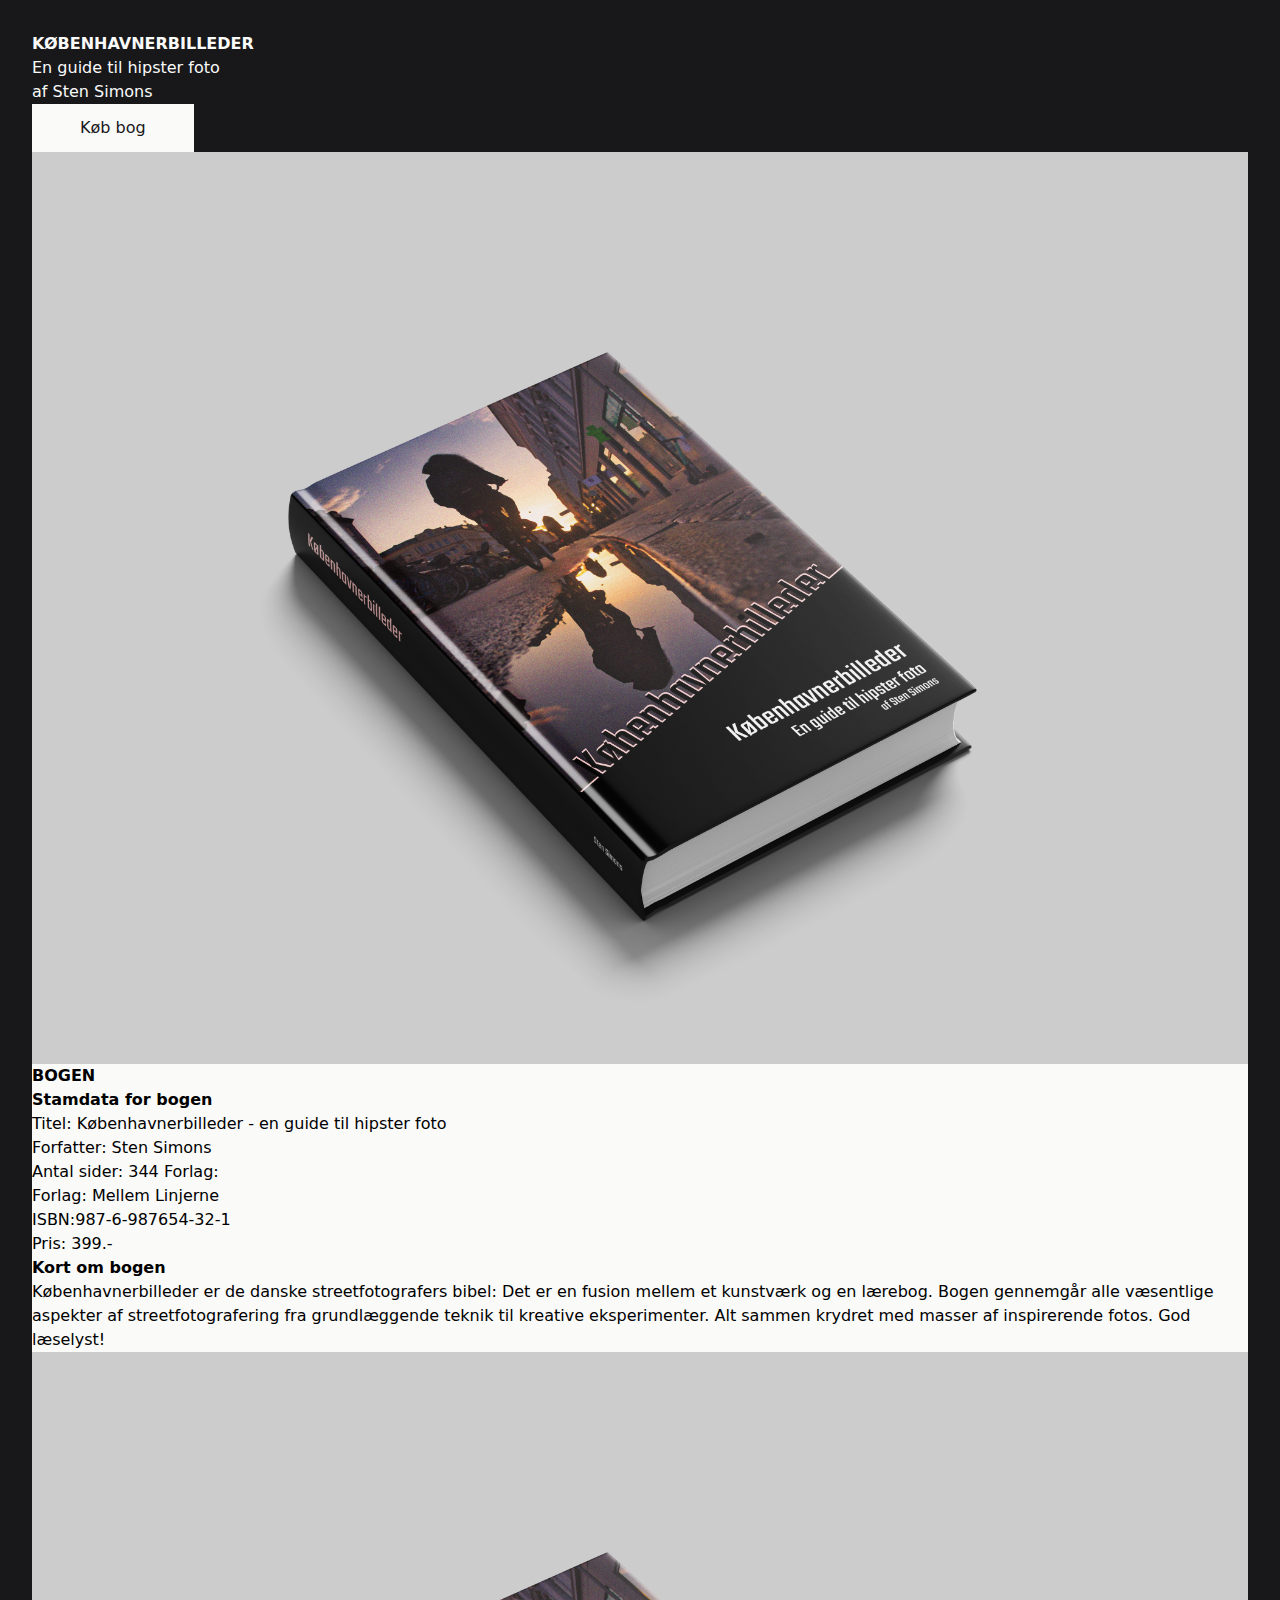
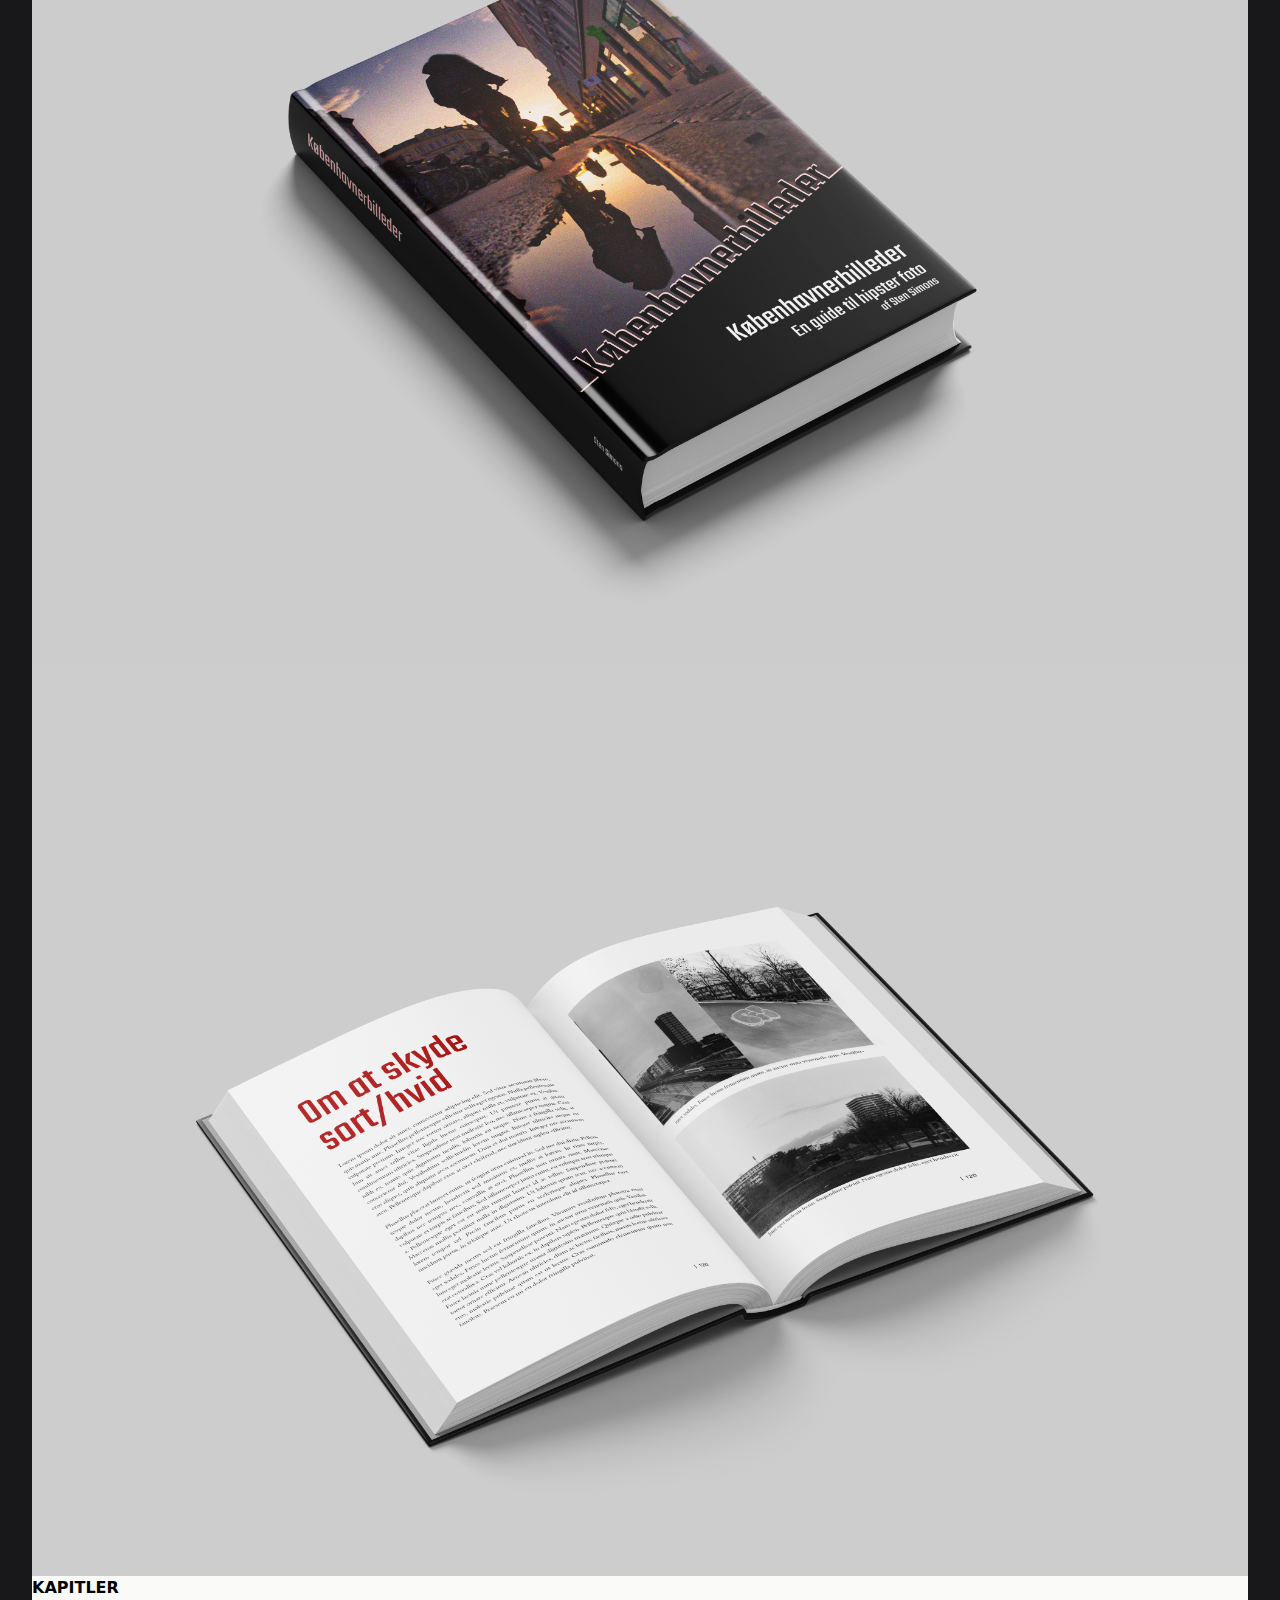
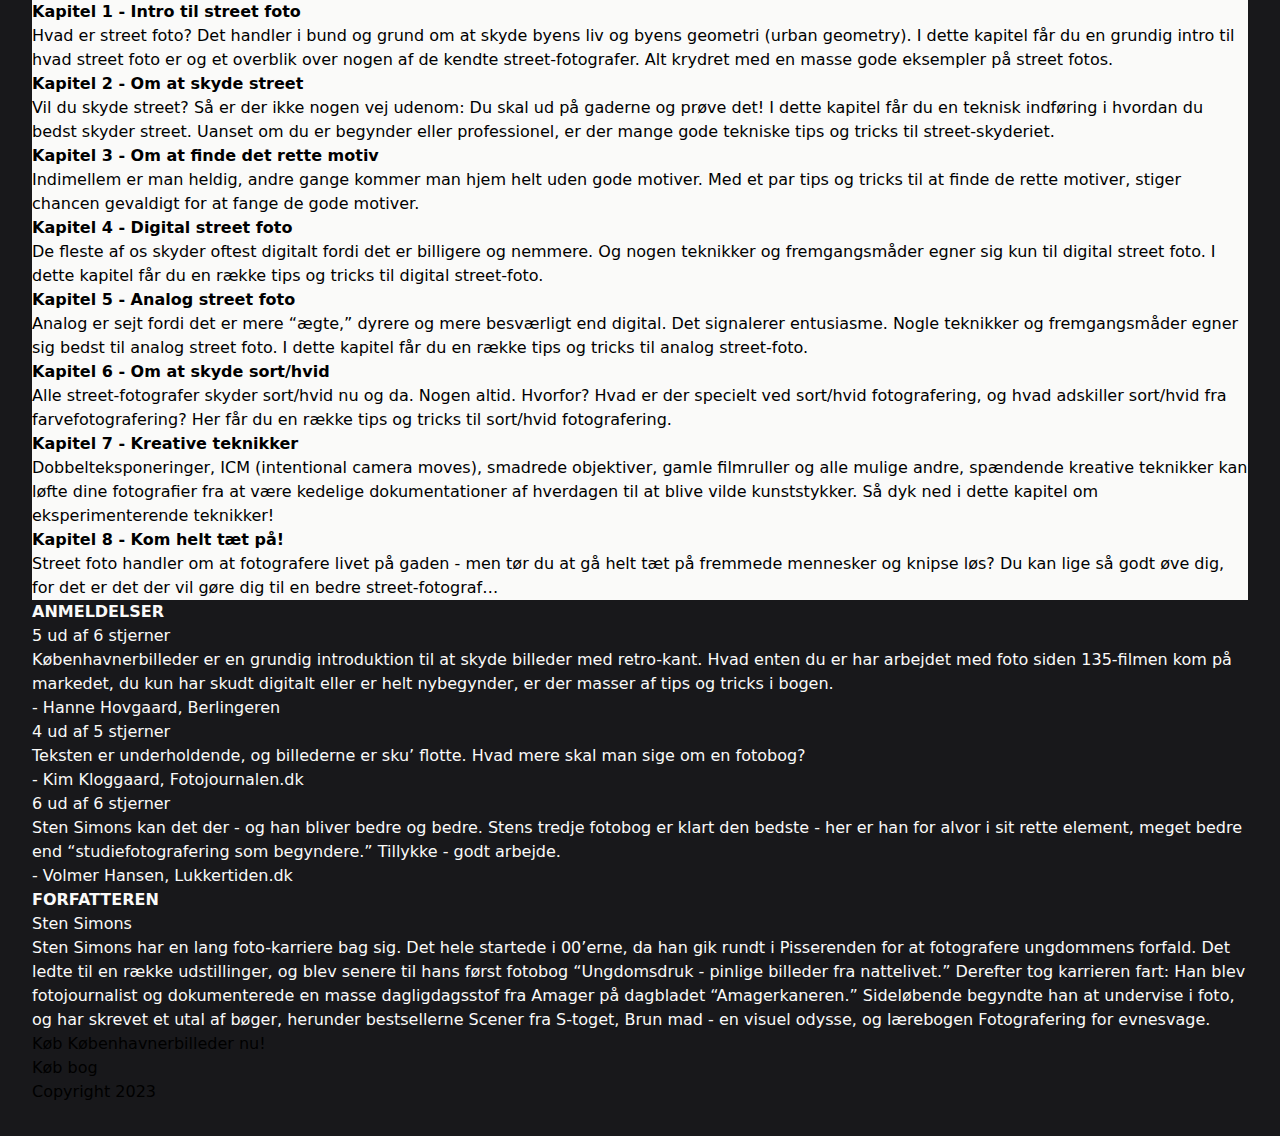
==== index.html @ 83e6e917 "Updates" ====
<!DOCTYPE html>
<html lang="en">
  <head>
    <meta charset="UTF-8" />
    <link rel="icon" type="image/svg+xml" href="/vite.svg" />
    <meta name="viewport" content="width=device-width, initial-scale=1.0" />
    <title>Københavnerbilleder opgave</title>
    <script type="module" crossorigin src="./assets/main-8d583107.js"></script>
    <link rel="stylesheet" href="./assets/index-ea090f20.css">
  </head>
  <body class="grid place-items-center bg-zinc-900 p-8">
    <main class="">
      <!-- Hero -->
      <div class="bg-zinc-900 text-stone-50">
        <h1 class="font-bold uppercase">Københavnerbilleder</h1>
        <h2>En guide til hipster foto</h2>
        <h3>af Sten Simons</h3>
        <button class="bg-stone-50 p-3 px-12">
          <p class="text-zinc-900">Køb bog</p>
        </button>
      </div>

      <div><img src="img/kobenhavnerbilleder-sten-simons.jpg" alt="" /></div>

      <!-- Bogen -->
      <div class="bg-stone-50">
        <h4 class="font-bold uppercase">Bogen</h4>
        <h5 class="font-bold">Stamdata for bogen</h5>

        <ul>
          <li>Titel: Københavnerbilleder - en guide til hipster foto</li>
          <li>Forfatter: Sten Simons</li>
          <li>Antal sider: 344 Forlag:</li>
          <li>Forlag: Mellem Linjerne</li>
          <li>ISBN:987-6-987654-32-1</li>
          <li>Pris: 399.-</li>
        </ul>

        <h5 class="font-bold">Kort om bogen</h5>
        <p>
          Københavnerbilleder er de danske streetfotografers bibel: Det er en
          fusion mellem et kunstværk og en lærebog. Bogen gennemgår alle
          væsentlige aspekter af streetfotografering fra grundlæggende teknik
          til kreative eksperimenter. Alt sammen krydret med masser af
          inspirerende fotos. God læselyst!
        </p>
      </div>

      <!-- Billeder af bog -->
      <div class="bg-zinc-900">
        <img src="img/kobenhavnerbilleder-sten-simons.jpg" alt="" />
        <img src="img/kobenhavnerbilleder_oppefra.jpg" alt="" />
        <img src="img/kobenhavnerbilleder_aaben_venstre.jpg" alt="" />
      </div>

      <!-- Kapitler -->
      <div class="bg-stone-50">
        <h4 class="font-bold uppercase">Kapitler</h4>

        <div>
          <h5 class="font-bold">Kapitel 1 - Intro til street foto</h5>
          <p>
            Hvad er street foto? Det handler i bund og grund om at skyde byens
            liv og byens geometri (urban geometry). I dette kapitel får du en
            grundig intro til hvad street foto er og et overblik over nogen af
            de kendte street-fotografer. Alt krydret med en masse gode eksempler
            på street fotos.
          </p>
        </div>

        <div>
          <h5 class="font-bold">Kapitel 2 - Om at skyde street</h5>
          <p>
            Vil du skyde street? Så er der ikke nogen vej udenom: Du skal ud på
            gaderne og prøve det! I dette kapitel får du en teknisk indføring i
            hvordan du bedst skyder street. Uanset om du er begynder eller
            professionel, er der mange gode tekniske tips og tricks til
            street-skyderiet.
          </p>
        </div>

        <div>
          <h5 class="font-bold">Kapitel 3 - Om at finde det rette motiv</h5>
          <p>
            Indimellem er man heldig, andre gange kommer man hjem helt uden gode
            motiver. Med et par tips og tricks til at finde de rette motiver,
            stiger chancen gevaldigt for at fange de gode motiver.
          </p>
        </div>

        <div>
          <h5 class="font-bold">Kapitel 4 - Digital street foto</h5>
          <p>
            De fleste af os skyder oftest digitalt fordi det er billigere og
            nemmere. Og nogen teknikker og fremgangsmåder egner sig kun til
            digital street foto. I dette kapitel får du en række tips og tricks
            til digital street-foto.
          </p>
        </div>

        <div>
          <h5 class="font-bold">Kapitel 5 - Analog street foto</h5>
          <p>
            Analog er sejt fordi det er mere “ægte,” dyrere og mere besværligt
            end digital. Det signalerer entusiasme. Nogle teknikker og
            fremgangsmåder egner sig bedst til analog street foto. I dette
            kapitel får du en række tips og tricks til analog street-foto.
          </p>
        </div>

        <div>
          <h5 class="font-bold">Kapitel 6 - Om at skyde sort/hvid</h5>
          <p>
            Alle street-fotografer skyder sort/hvid nu og da. Nogen altid.
            Hvorfor? Hvad er der specielt ved sort/hvid fotografering, og hvad
            adskiller sort/hvid fra farvefotografering? Her får du en række tips
            og tricks til sort/hvid fotografering.
          </p>
        </div>

        <div>
          <h5 class="font-bold">Kapitel 7 - Kreative teknikker</h5>
          <p>
            Dobbelteksponeringer, ICM (intentional camera moves), smadrede
            objektiver, gamle filmruller og alle mulige andre, spændende
            kreative teknikker kan løfte dine fotografier fra at være kedelige
            dokumentationer af hverdagen til at blive vilde kunststykker. Så dyk
            ned i dette kapitel om eksperimenterende teknikker!
          </p>
        </div>

        <div>
          <h5 class="font-bold">Kapitel 8 - Kom helt tæt på!</h5>
          <p>
            Street foto handler om at fotografere livet på gaden - men tør du at
            gå helt tæt på fremmede mennesker og knipse løs? Du kan lige så godt
            øve dig, for det er det der vil gøre dig til en bedre
            street-fotograf…
          </p>
        </div>
      </div>

      <!-- Anmeldelser -->
      <div class="bg-zinc-900 text-stone-50">
        <h4 class="font-bold uppercase">Anmeldelser</h4>
        <div>
          <h5>5 ud af 6 stjerner</h5>
          <p>
            Københavnerbilleder er en grundig introduktion til at skyde billeder
            med retro-kant. Hvad enten du er har arbejdet med foto siden
            135-filmen kom på markedet, du kun har skudt digitalt eller er helt
            nybegynder, er der masser af tips og tricks i bogen.
          </p>
          <p>- Hanne Hovgaard, Berlingeren</p>
        </div>

        <div>
          <h5>4 ud af 5 stjerner</h5>
          <p>
            Teksten er underholdende, og billederne er sku’ flotte. Hvad mere
            skal man sige om en fotobog?
          </p>
          <p>- Kim Kloggaard, Fotojournalen.dk</p>
        </div>

        <div>
          <h5>6 ud af 6 stjerner</h5>
          <p>
            Sten Simons kan det der - og han bliver bedre og bedre. Stens tredje
            fotobog er klart den bedste - her er han for alvor i sit rette
            element, meget bedre end “studiefotografering som begyndere.”
            Tillykke - godt arbejde.
          </p>
          <p>- Volmer Hansen, Lukkertiden.dk</p>
        </div>
      </div>

      <!-- Galleri -->
      <div>
        <img src="" alt="" />
        <img src="" alt="" />
        <img src="" alt="" />
        <img src="" alt="" />
      </div>

      <!-- Forfatteren -->
      <div class="bg-zinc-900 text-stone-50">
        <h4 class="font-bold uppercase">Forfatteren</h4>
        <h5>Sten Simons</h5>
        <p>
          Sten Simons har en lang foto-karriere bag sig. Det hele startede i
          00’erne, da han gik rundt i Pisserenden for at fotografere ungdommens
          forfald. Det ledte til en række udstillinger, og blev senere til hans
          først fotobog “Ungdomsdruk - pinlige billeder fra nattelivet.”
          Derefter tog karrieren fart: Han blev fotojournalist og dokumenterede
          en masse dagligdagsstof fra Amager på dagbladet “Amagerkaneren.”
          Sideløbende begyndte han at undervise i foto, og har skrevet et utal
          af bøger, herunder bestsellerne Scener fra S-toget, Brun mad - en
          visuel odysse, og lærebogen Fotografering for evnesvage.
        </p>
      </div>

      <!-- Slutsektion/footer -->
      <h5>Køb Københavnerbilleder nu!</h5>
      <button><p>Køb bog</p></button>
      <p>Copyright 2023</p>
    </main>

    
  </body>
</html>
---- assets/index-ea090f20.css ----
*,:before,:after{box-sizing:border-box;border-width:0;border-style:solid;border-color:#e5e7eb}:before,:after{--tw-content: ""}html{line-height:1.5;-webkit-text-size-adjust:100%;-moz-tab-size:4;-o-tab-size:4;tab-size:4;font-family:ui-sans-serif,system-ui,-apple-system,BlinkMacSystemFont,Segoe UI,Roboto,Helvetica Neue,Arial,Noto Sans,sans-serif,"Apple Color Emoji","Segoe UI Emoji",Segoe UI Symbol,"Noto Color Emoji";font-feature-settings:normal}body{margin:0;line-height:inherit}hr{height:0;color:inherit;border-top-width:1px}abbr:where([title]){-webkit-text-decoration:underline dotted;text-decoration:underline dotted}h1,h2,h3,h4,h5,h6{font-size:inherit;font-weight:inherit}a{color:inherit;text-decoration:inherit}b,strong{font-weight:bolder}code,kbd,samp,pre{font-family:ui-monospace,SFMono-Regular,Menlo,Monaco,Consolas,Liberation Mono,Courier New,monospace;font-size:1em}small{font-size:80%}sub,sup{font-size:75%;line-height:0;position:relative;vertical-align:baseline}sub{bottom:-.25em}sup{top:-.5em}table{text-indent:0;border-color:inherit;border-collapse:collapse}button,input,optgroup,select,textarea{font-family:inherit;font-size:100%;font-weight:inherit;line-height:inherit;color:inherit;margin:0;padding:0}button,select{text-transform:none}button,[type=button],[type=reset],[type=submit]{-webkit-appearance:button;background-color:transparent;background-image:none}:-moz-focusring{outline:auto}:-moz-ui-invalid{box-shadow:none}progress{vertical-align:baseline}::-webkit-inner-spin-button,::-webkit-outer-spin-button{height:auto}[type=search]{-webkit-appearance:textfield;outline-offset:-2px}::-webkit-search-decoration{-webkit-appearance:none}::-webkit-file-upload-button{-webkit-appearance:button;font:inherit}summary{display:list-item}blockquote,dl,dd,h1,h2,h3,h4,h5,h6,hr,figure,p,pre{margin:0}fieldset{margin:0;padding:0}legend{padding:0}ol,ul,menu{list-style:none;margin:0;padding:0}textarea{resize:vertical}input::-moz-placeholder,textarea::-moz-placeholder{opacity:1;color:#9ca3af}input::placeholder,textarea::placeholder{opacity:1;color:#9ca3af}button,[role=button]{cursor:pointer}:disabled{cursor:default}img,svg,video,canvas,audio,iframe,embed,object{display:block;vertical-align:middle}img,video{max-width:100%;height:auto}[hidden]{display:none}[type=text],[type=email],[type=url],[type=password],[type=number],[type=date],[type=datetime-local],[type=month],[type=search],[type=tel],[type=time],[type=week],[multiple],textarea,select{-webkit-appearance:none;-moz-appearance:none;appearance:none;background-color:#fff;border-color:#6b7280;border-width:1px;border-radius:0;padding:.5rem .75rem;font-size:1rem;line-height:1.5rem;--tw-shadow: 0 0 #0000}[type=text]:focus,[type=email]:focus,[type=url]:focus,[type=password]:focus,[type=number]:focus,[type=date]:focus,[type=datetime-local]:focus,[type=month]:focus,[type=search]:focus,[type=tel]:focus,[type=time]:focus,[type=week]:focus,[multiple]:focus,textarea:focus,select:focus{outline:2px solid transparent;outline-offset:2px;--tw-ring-inset: var(--tw-empty, );--tw-ring-offset-width: 0px;--tw-ring-offset-color: #fff;--tw-ring-color: #2563eb;--tw-ring-offset-shadow: var(--tw-ring-inset) 0 0 0 var(--tw-ring-offset-width) var(--tw-ring-offset-color);--tw-ring-shadow: var(--tw-ring-inset) 0 0 0 calc(1px + var(--tw-ring-offset-width)) var(--tw-ring-color);box-shadow:var(--tw-ring-offset-shadow),var(--tw-ring-shadow),var(--tw-shadow);border-color:#2563eb}input::-moz-placeholder,textarea::-moz-placeholder{color:#6b7280;opacity:1}input::placeholder,textarea::placeholder{color:#6b7280;opacity:1}::-webkit-datetime-edit-fields-wrapper{padding:0}::-webkit-date-and-time-value{min-height:1.5em}::-webkit-datetime-edit,::-webkit-datetime-edit-year-field,::-webkit-datetime-edit-month-field,::-webkit-datetime-edit-day-field,::-webkit-datetime-edit-hour-field,::-webkit-datetime-edit-minute-field,::-webkit-datetime-edit-second-field,::-webkit-datetime-edit-millisecond-field,::-webkit-datetime-edit-meridiem-field{padding-top:0;padding-bottom:0}select{background-image:url("data:image/svg+xml,%3csvg xmlns='http://www.w3.org/2000/svg' fill='none' viewBox='0 0 20 20'%3e%3cpath stroke='%236b7280' stroke-linecap='round' stroke-linejoin='round' stroke-width='1.5' d='M6 8l4 4 4-4'/%3e%3c/svg%3e");background-position:right .5rem center;background-repeat:no-repeat;background-size:1.5em 1.5em;padding-right:2.5rem;-webkit-print-color-adjust:exact;print-color-adjust:exact}[multiple]{background-image:initial;background-position:initial;background-repeat:unset;background-size:initial;padding-right:.75rem;-webkit-print-color-adjust:unset;print-color-adjust:unset}[type=checkbox],[type=radio]{-webkit-appearance:none;-moz-appearance:none;appearance:none;padding:0;-webkit-print-color-adjust:exact;print-color-adjust:exact;display:inline-block;vertical-align:middle;background-origin:border-box;-webkit-user-select:none;-moz-user-select:none;user-select:none;flex-shrink:0;height:1rem;width:1rem;color:#2563eb;background-color:#fff;border-color:#6b7280;border-width:1px;--tw-shadow: 0 0 #0000}[type=checkbox]{border-radius:0}[type=radio]{border-radius:100%}[type=checkbox]:focus,[type=radio]:focus{outline:2px solid transparent;outline-offset:2px;--tw-ring-inset: var(--tw-empty, );--tw-ring-offset-width: 2px;--tw-ring-offset-color: #fff;--tw-ring-color: #2563eb;--tw-ring-offset-shadow: var(--tw-ring-inset) 0 0 0 var(--tw-ring-offset-width) var(--tw-ring-offset-color);--tw-ring-shadow: var(--tw-ring-inset) 0 0 0 calc(2px + var(--tw-ring-offset-width)) var(--tw-ring-color);box-shadow:var(--tw-ring-offset-shadow),var(--tw-ring-shadow),var(--tw-shadow)}[type=checkbox]:checked,[type=radio]:checked{border-color:transparent;background-color:currentColor;background-size:100% 100%;background-position:center;background-repeat:no-repeat}[type=checkbox]:checked{background-image:url("data:image/svg+xml,%3csvg viewBox='0 0 16 16' fill='white' xmlns='http://www.w3.org/2000/svg'%3e%3cpath d='M12.207 4.793a1 1 0 010 1.414l-5 5a1 1 0 01-1.414 0l-2-2a1 1 0 011.414-1.414L6.5 9.086l4.293-4.293a1 1 0 011.414 0z'/%3e%3c/svg%3e")}[type=radio]:checked{background-image:url("data:image/svg+xml,%3csvg viewBox='0 0 16 16' fill='white' xmlns='http://www.w3.org/2000/svg'%3e%3ccircle cx='8' cy='8' r='3'/%3e%3c/svg%3e")}[type=checkbox]:checked:hover,[type=checkbox]:checked:focus,[type=radio]:checked:hover,[type=radio]:checked:focus{border-color:transparent;background-color:currentColor}[type=checkbox]:indeterminate{background-image:url("data:image/svg+xml,%3csvg xmlns='http://www.w3.org/2000/svg' fill='none' viewBox='0 0 16 16'%3e%3cpath stroke='white' stroke-linecap='round' stroke-linejoin='round' stroke-width='2' d='M4 8h8'/%3e%3c/svg%3e");border-color:transparent;background-color:currentColor;background-size:100% 100%;background-position:center;background-repeat:no-repeat}[type=checkbox]:indeterminate:hover,[type=checkbox]:indeterminate:focus{border-color:transparent;background-color:currentColor}[type=file]{background:unset;border-color:inherit;border-width:0;border-radius:0;padding:0;font-size:unset;line-height:inherit}[type=file]:focus{outline:1px solid ButtonText;outline:1px auto -webkit-focus-ring-color}*,:before,:after{--tw-border-spacing-x: 0;--tw-border-spacing-y: 0;--tw-translate-x: 0;--tw-translate-y: 0;--tw-rotate: 0;--tw-skew-x: 0;--tw-skew-y: 0;--tw-scale-x: 1;--tw-scale-y: 1;--tw-pan-x: ;--tw-pan-y: ;--tw-pinch-zoom: ;--tw-scroll-snap-strictness: proximity;--tw-ordinal: ;--tw-slashed-zero: ;--tw-numeric-figure: ;--tw-numeric-spacing: ;--tw-numeric-fraction: ;--tw-ring-inset: ;--tw-ring-offset-width: 0px;--tw-ring-offset-color: #fff;--tw-ring-color: rgb(59 130 246 / .5);--tw-ring-offset-shadow: 0 0 #0000;--tw-ring-shadow: 0 0 #0000;--tw-shadow: 0 0 #0000;--tw-shadow-colored: 0 0 #0000;--tw-blur: ;--tw-brightness: ;--tw-contrast: ;--tw-grayscale: ;--tw-hue-rotate: ;--tw-invert: ;--tw-saturate: ;--tw-sepia: ;--tw-drop-shadow: ;--tw-backdrop-blur: ;--tw-backdrop-brightness: ;--tw-backdrop-contrast: ;--tw-backdrop-grayscale: ;--tw-backdrop-hue-rotate: ;--tw-backdrop-invert: ;--tw-backdrop-opacity: ;--tw-backdrop-saturate: ;--tw-backdrop-sepia: }::backdrop{--tw-border-spacing-x: 0;--tw-border-spacing-y: 0;--tw-translate-x: 0;--tw-translate-y: 0;--tw-rotate: 0;--tw-skew-x: 0;--tw-skew-y: 0;--tw-scale-x: 1;--tw-scale-y: 1;--tw-pan-x: ;--tw-pan-y: ;--tw-pinch-zoom: ;--tw-scroll-snap-strictness: proximity;--tw-ordinal: ;--tw-slashed-zero: ;--tw-numeric-figure: ;--tw-numeric-spacing: ;--tw-numeric-fraction: ;--tw-ring-inset: ;--tw-ring-offset-width: 0px;--tw-ring-offset-color: #fff;--tw-ring-color: rgb(59 130 246 / .5);--tw-ring-offset-shadow: 0 0 #0000;--tw-ring-shadow: 0 0 #0000;--tw-shadow: 0 0 #0000;--tw-shadow-colored: 0 0 #0000;--tw-blur: ;--tw-brightness: ;--tw-contrast: ;--tw-grayscale: ;--tw-hue-rotate: ;--tw-invert: ;--tw-saturate: ;--tw-sepia: ;--tw-drop-shadow: ;--tw-backdrop-blur: ;--tw-backdrop-brightness: ;--tw-backdrop-contrast: ;--tw-backdrop-grayscale: ;--tw-backdrop-hue-rotate: ;--tw-backdrop-invert: ;--tw-backdrop-opacity: ;--tw-backdrop-saturate: ;--tw-backdrop-sepia: }.grid{display:grid}.place-items-center{place-items:center}.bg-zinc-900{--tw-bg-opacity: 1;background-color:rgb(24 24 27 / var(--tw-bg-opacity))}.bg-stone-50{--tw-bg-opacity: 1;background-color:rgb(250 250 249 / var(--tw-bg-opacity))}.p-8{padding:2rem}.p-3{padding:.75rem}.px-12{padding-left:3rem;padding-right:3rem}.font-bold{font-weight:700}.uppercase{text-transform:uppercase}.text-stone-50{--tw-text-opacity: 1;color:rgb(250 250 249 / var(--tw-text-opacity))}.text-zinc-900{--tw-text-opacity: 1;color:rgb(24 24 27 / var(--tw-text-opacity))}.ring{--tw-ring-offset-shadow: var(--tw-ring-inset) 0 0 0 var(--tw-ring-offset-width) var(--tw-ring-offset-color);--tw-ring-shadow: var(--tw-ring-inset) 0 0 0 calc(3px + var(--tw-ring-offset-width)) var(--tw-ring-color);box-shadow:var(--tw-ring-offset-shadow),var(--tw-ring-shadow),var(--tw-shadow, 0 0 #0000)}
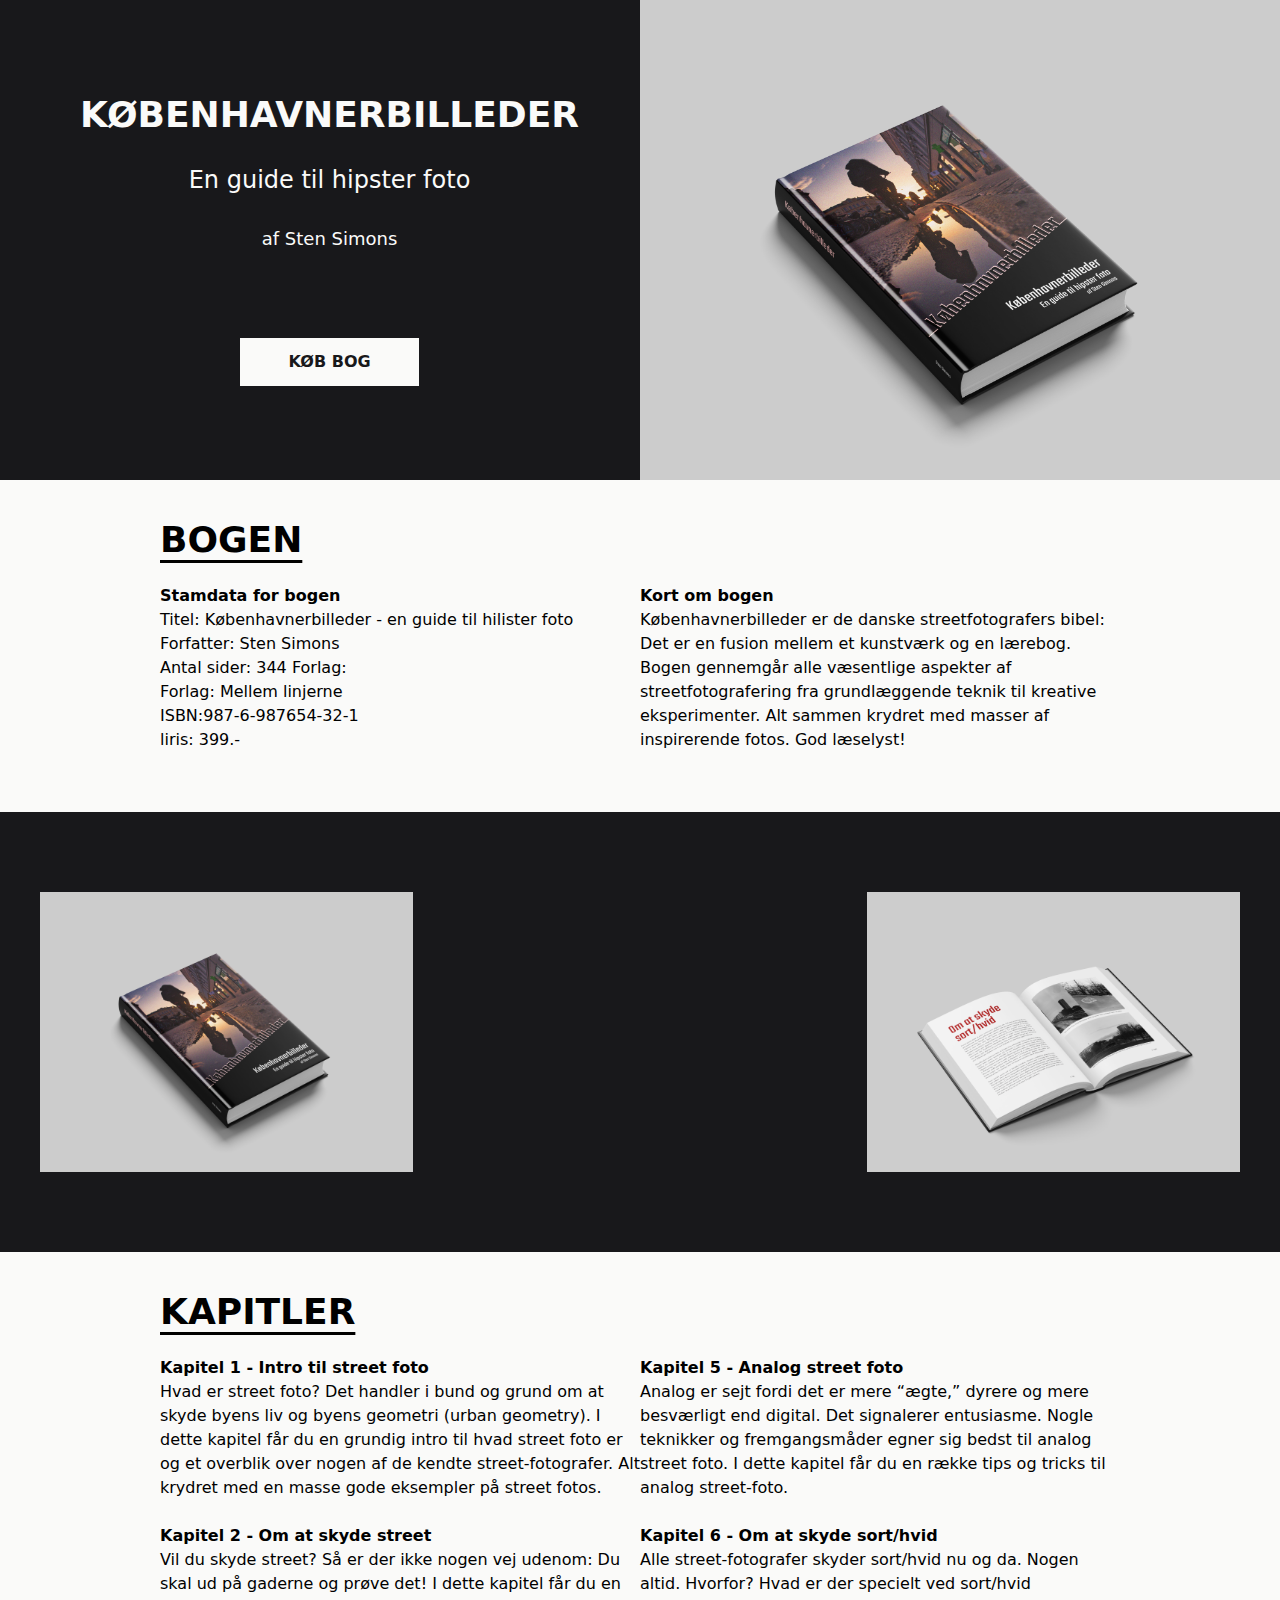
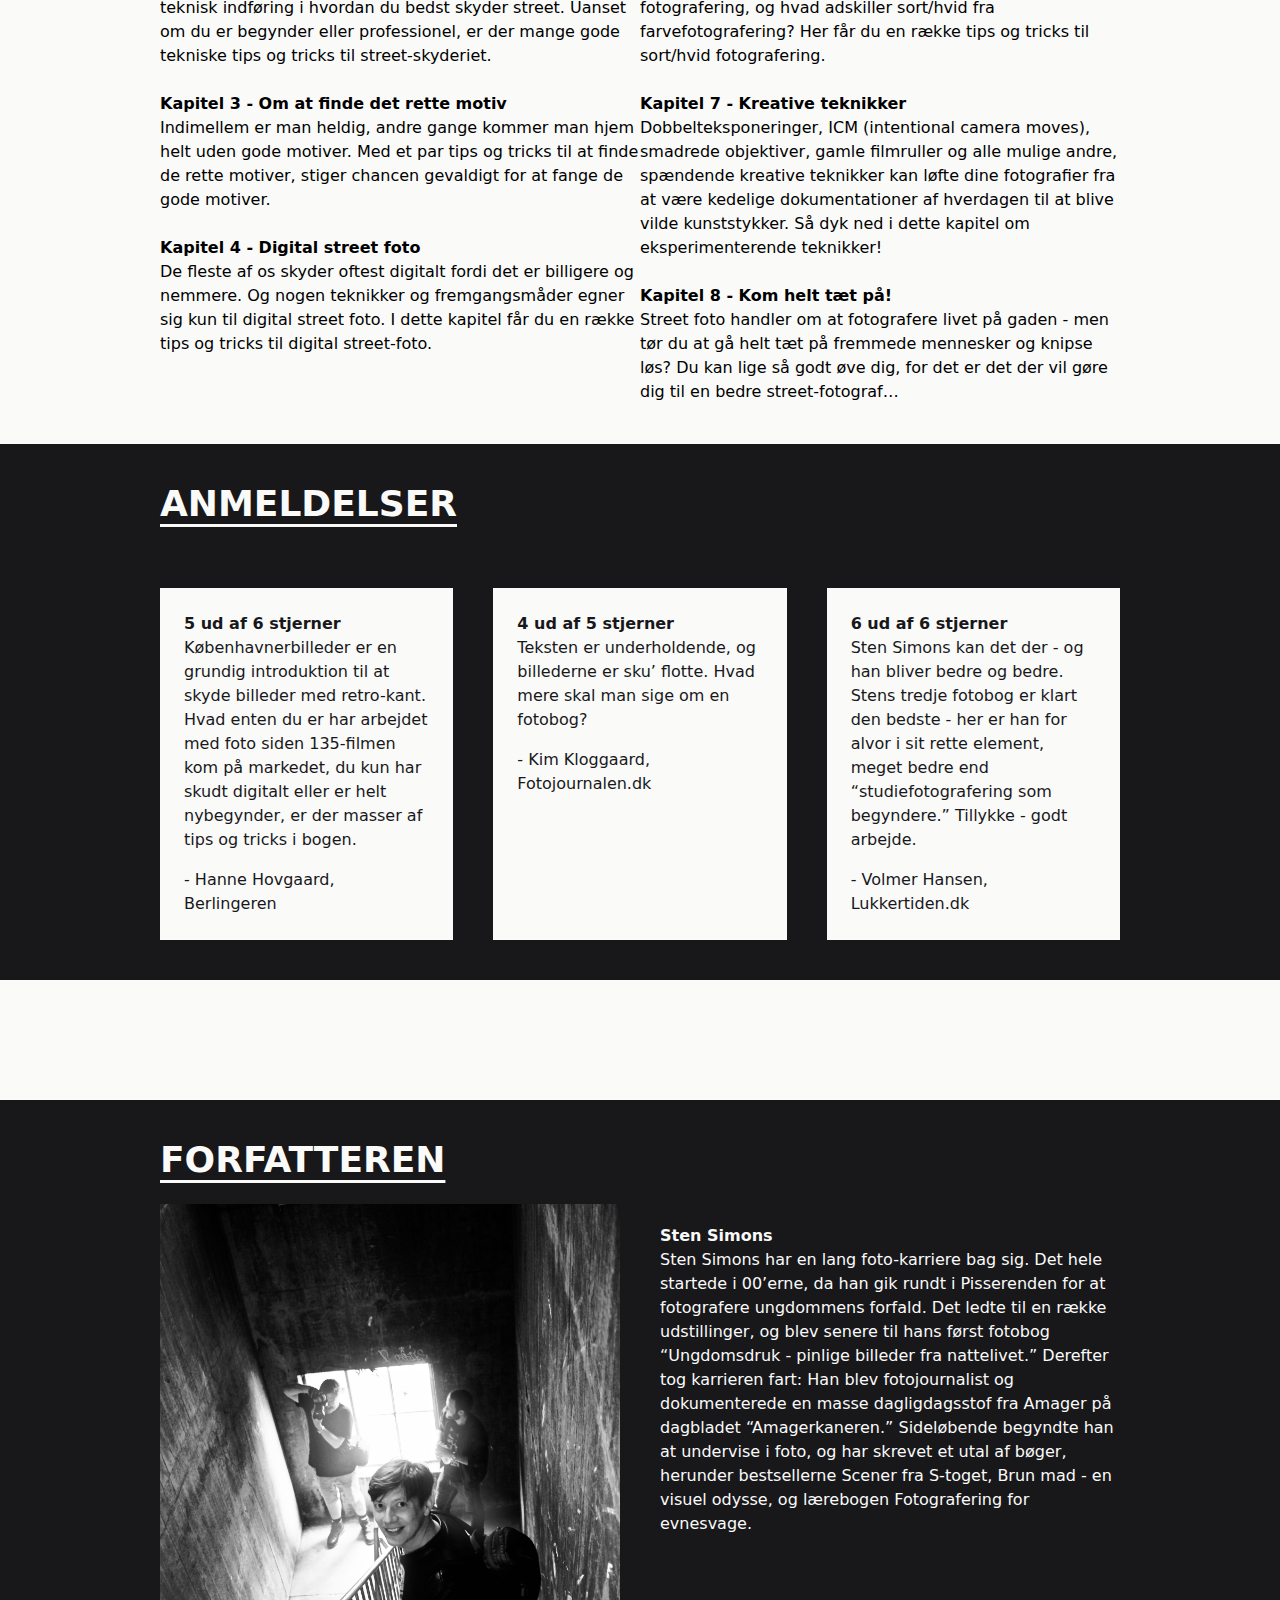
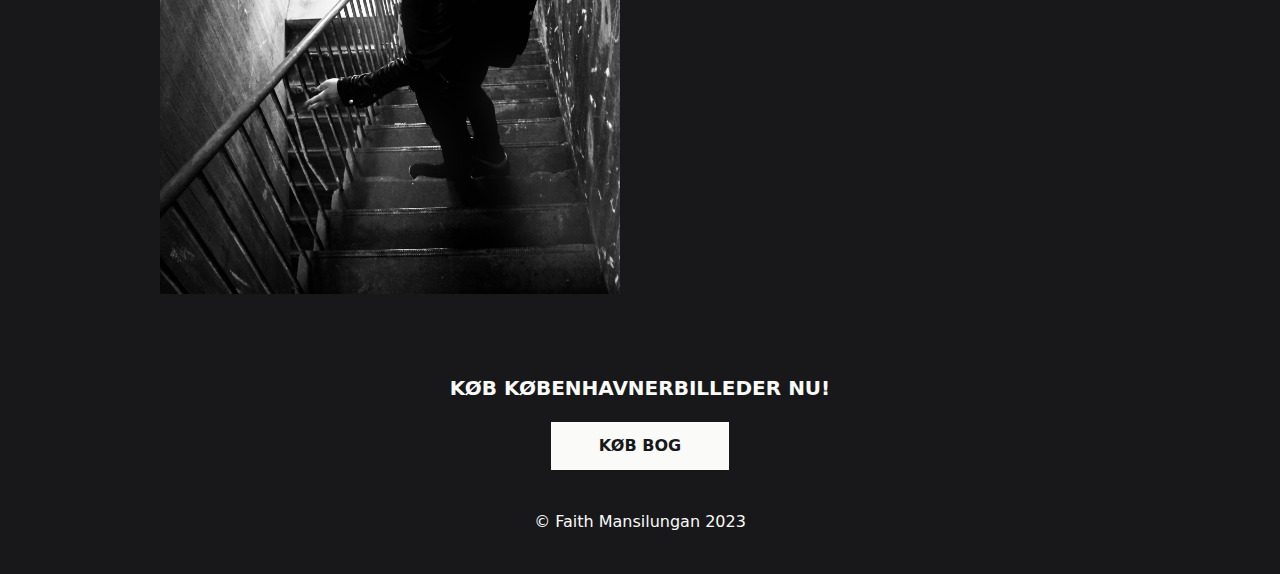
==== commit 115ef6c5: "Updates" ====
--- a/index.html
+++ b/index.html
@@ -5,205 +5,252 @@
     <link rel="icon" type="image/svg+xml" href="/vite.svg" />
     <meta name="viewport" content="width=device-width, initial-scale=1.0" />
     <title>Københavnerbilleder opgave</title>
-    <script type="module" crossorigin src="./assets/main-8d583107.js"></script>
-    <link rel="stylesheet" href="./assets/index-ea090f20.css">
+    <script type="module" crossorigin src="./assets/main-20f80ec5.js"></script>
+    <link rel="stylesheet" href="./assets/index-87643d83.css">
   </head>
-  <body class="grid place-items-center bg-zinc-900 p-8">
+  <body class="grid place-items-center">
     <main class="">
       <!-- Hero -->
-      <div class="bg-zinc-900 text-stone-50">
-        <h1 class="font-bold uppercase">Københavnerbilleder</h1>
-        <h2>En guide til hipster foto</h2>
-        <h3>af Sten Simons</h3>
-        <button class="bg-stone-50 p-3 px-12">
-          <p class="text-zinc-900">Køb bog</p>
-        </button>
-      </div>
-
-      <div><img src="img/kobenhavnerbilleder-sten-simons.jpg" alt="" /></div>
+      <div class="grid lg:grid-cols-2">
+        <div class="grid place-items-center bg-zinc-900 p-20 text-stone-50">
+          <h1 class="text-4xl font-bold uppercase">Københavnerbilleder</h1>
+          <h2 class="text-2xl">En guide til hipster foto</h2>
+          <h3 class="text-lg">af Sten Simons</h3>
+          <button class="mt-14 bg-stone-50 p-3 px-12">
+            <p class="font-bold text-zinc-900">KØB BOG</p>
+          </button>
+        </div>
+
+        <div><img src="img/kobenhavnerbilleder-sten-simons.jpg" alt="" /></div>
+      </div>
 
       <!-- Bogen -->
-      <div class="bg-stone-50">
-        <h4 class="font-bold uppercase">Bogen</h4>
-        <h5 class="font-bold">Stamdata for bogen</h5>
-
-        <ul>
-          <li>Titel: Københavnerbilleder - en guide til hipster foto</li>
-          <li>Forfatter: Sten Simons</li>
-          <li>Antal sider: 344 Forlag:</li>
-          <li>Forlag: Mellem Linjerne</li>
-          <li>ISBN:987-6-987654-32-1</li>
-          <li>Pris: 399.-</li>
-        </ul>
-
-        <h5 class="font-bold">Kort om bogen</h5>
-        <p>
-          Københavnerbilleder er de danske streetfotografers bibel: Det er en
-          fusion mellem et kunstværk og en lærebog. Bogen gennemgår alle
-          væsentlige aspekter af streetfotografering fra grundlæggende teknik
-          til kreative eksperimenter. Alt sammen krydret med masser af
-          inspirerende fotos. God læselyst!
-        </p>
+      <div class="bg-stone-50 p-10 lg:px-40">
+        <h4
+          class="mb-6 text-4xl font-bold uppercase underline underline-offset-8"
+        >
+          Bogen
+        </h4>
+
+        <div class="grid lg:grid-cols-2">
+          <div>
+            <h5 class="font-bold">Stamdata for bogen</h5>
+            <ul class="mb-5">
+              <li>Titel: Københavnerbilleder - en guide til hilister foto</li>
+              <li>Forfatter: Sten Simons</li>
+              <li>Antal sider: 344 Forlag:</li>
+              <li>Forlag: Mellem linjerne</li>
+              <li>ISBN:987-6-987654-32-1</li>
+              <li>liris: 399.-</li>
+            </ul>
+          </div>
+
+          <div>
+            <h5 class="font-bold">Kort om bogen</h5>
+            <p>
+              Københavnerbilleder er de danske streetfotografers bibel: Det er
+              en fusion mellem et kunstværk og en lærebog. Bogen gennemgår alle
+              væsentlige aspekter af streetfotografering fra grundlæggende
+              teknik til kreative eksperimenter. Alt sammen krydret med masser
+              af inspirerende fotos. God læselyst!
+            </p>
+          </div>
+        </div>
       </div>
 
       <!-- Billeder af bog -->
-      <div class="bg-zinc-900">
+      <div class="grid gap-10 bg-zinc-900 p-10 py-20 lg:grid-cols-3">
         <img src="img/kobenhavnerbilleder-sten-simons.jpg" alt="" />
         <img src="img/kobenhavnerbilleder_oppefra.jpg" alt="" />
         <img src="img/kobenhavnerbilleder_aaben_venstre.jpg" alt="" />
       </div>
 
       <!-- Kapitler -->
-      <div class="bg-stone-50">
-        <h4 class="font-bold uppercase">Kapitler</h4>
-
-        <div>
-          <h5 class="font-bold">Kapitel 1 - Intro til street foto</h5>
-          <p>
-            Hvad er street foto? Det handler i bund og grund om at skyde byens
-            liv og byens geometri (urban geometry). I dette kapitel får du en
-            grundig intro til hvad street foto er og et overblik over nogen af
-            de kendte street-fotografer. Alt krydret med en masse gode eksempler
-            på street fotos.
-          </p>
-        </div>
-
-        <div>
-          <h5 class="font-bold">Kapitel 2 - Om at skyde street</h5>
-          <p>
-            Vil du skyde street? Så er der ikke nogen vej udenom: Du skal ud på
-            gaderne og prøve det! I dette kapitel får du en teknisk indføring i
-            hvordan du bedst skyder street. Uanset om du er begynder eller
-            professionel, er der mange gode tekniske tips og tricks til
-            street-skyderiet.
-          </p>
-        </div>
-
-        <div>
-          <h5 class="font-bold">Kapitel 3 - Om at finde det rette motiv</h5>
-          <p>
-            Indimellem er man heldig, andre gange kommer man hjem helt uden gode
-            motiver. Med et par tips og tricks til at finde de rette motiver,
-            stiger chancen gevaldigt for at fange de gode motiver.
-          </p>
-        </div>
-
-        <div>
-          <h5 class="font-bold">Kapitel 4 - Digital street foto</h5>
-          <p>
-            De fleste af os skyder oftest digitalt fordi det er billigere og
-            nemmere. Og nogen teknikker og fremgangsmåder egner sig kun til
-            digital street foto. I dette kapitel får du en række tips og tricks
-            til digital street-foto.
-          </p>
-        </div>
-
-        <div>
-          <h5 class="font-bold">Kapitel 5 - Analog street foto</h5>
-          <p>
-            Analog er sejt fordi det er mere “ægte,” dyrere og mere besværligt
-            end digital. Det signalerer entusiasme. Nogle teknikker og
-            fremgangsmåder egner sig bedst til analog street foto. I dette
-            kapitel får du en række tips og tricks til analog street-foto.
-          </p>
-        </div>
-
-        <div>
-          <h5 class="font-bold">Kapitel 6 - Om at skyde sort/hvid</h5>
-          <p>
-            Alle street-fotografer skyder sort/hvid nu og da. Nogen altid.
-            Hvorfor? Hvad er der specielt ved sort/hvid fotografering, og hvad
-            adskiller sort/hvid fra farvefotografering? Her får du en række tips
-            og tricks til sort/hvid fotografering.
-          </p>
-        </div>
-
-        <div>
-          <h5 class="font-bold">Kapitel 7 - Kreative teknikker</h5>
-          <p>
-            Dobbelteksponeringer, ICM (intentional camera moves), smadrede
-            objektiver, gamle filmruller og alle mulige andre, spændende
-            kreative teknikker kan løfte dine fotografier fra at være kedelige
-            dokumentationer af hverdagen til at blive vilde kunststykker. Så dyk
-            ned i dette kapitel om eksperimenterende teknikker!
-          </p>
-        </div>
-
-        <div>
-          <h5 class="font-bold">Kapitel 8 - Kom helt tæt på!</h5>
-          <p>
-            Street foto handler om at fotografere livet på gaden - men tør du at
-            gå helt tæt på fremmede mennesker og knipse løs? Du kan lige så godt
-            øve dig, for det er det der vil gøre dig til en bedre
-            street-fotograf…
-          </p>
+      <div class="bg-stone-50 p-10 lg:px-40">
+        <h4
+          class="mb-6 text-4xl font-bold uppercase underline underline-offset-8"
+        >
+          Kapitler
+        </h4>
+
+        <div class="grid lg:grid-cols-2">
+          <div>
+            <div>
+              <h5 class="font-bold">Kapitel 1 - Intro til street foto</h5>
+              <p class="mb-6">
+                Hvad er street foto? Det handler i bund og grund om at skyde
+                byens liv og byens geometri (urban geometry). I dette kapitel
+                får du en grundig intro til hvad street foto er og et overblik
+                over nogen af de kendte street-fotografer. Alt krydret med en
+                masse gode eksempler på street fotos.
+              </p>
+            </div>
+
+            <div>
+              <h5 class="font-bold">Kapitel 2 - Om at skyde street</h5>
+              <p class="mb-6">
+                Vil du skyde street? Så er der ikke nogen vej udenom: Du skal ud
+                på gaderne og prøve det! I dette kapitel får du en teknisk
+                indføring i hvordan du bedst skyder street. Uanset om du er
+                begynder eller professionel, er der mange gode tekniske tips og
+                tricks til street-skyderiet.
+              </p>
+            </div>
+
+            <div>
+              <h5 class="font-bold">Kapitel 3 - Om at finde det rette motiv</h5>
+              <p class="mb-6">
+                Indimellem er man heldig, andre gange kommer man hjem helt uden
+                gode motiver. Med et par tips og tricks til at finde de rette
+                motiver, stiger chancen gevaldigt for at fange de gode motiver.
+              </p>
+            </div>
+
+            <div>
+              <h5 class="font-bold">Kapitel 4 - Digital street foto</h5>
+              <p class="mb-6">
+                De fleste af os skyder oftest digitalt fordi det er billigere og
+                nemmere. Og nogen teknikker og fremgangsmåder egner sig kun til
+                digital street foto. I dette kapitel får du en række tips og
+                tricks til digital street-foto.
+              </p>
+            </div>
+          </div>
+
+          <div class="px-auto">
+            <div>
+              <h5 class="font-bold">Kapitel 5 - Analog street foto</h5>
+              <p class="mb-6">
+                Analog er sejt fordi det er mere “ægte,” dyrere og mere
+                besværligt end digital. Det signalerer entusiasme. Nogle
+                teknikker og fremgangsmåder egner sig bedst til analog street
+                foto. I dette kapitel får du en række tips og tricks til analog
+                street-foto.
+              </p>
+            </div>
+
+            <div>
+              <h5 class="font-bold">Kapitel 6 - Om at skyde sort/hvid</h5>
+              <p class="mb-6">
+                Alle street-fotografer skyder sort/hvid nu og da. Nogen altid.
+                Hvorfor? Hvad er der specielt ved sort/hvid fotografering, og
+                hvad adskiller sort/hvid fra farvefotografering? Her får du en
+                række tips og tricks til sort/hvid fotografering.
+              </p>
+            </div>
+
+            <div>
+              <h5 class="font-bold">Kapitel 7 - Kreative teknikker</h5>
+              <p class="mb-6">
+                Dobbelteksponeringer, ICM (intentional camera moves), smadrede
+                objektiver, gamle filmruller og alle mulige andre, spændende
+                kreative teknikker kan løfte dine fotografier fra at være
+                kedelige dokumentationer af hverdagen til at blive vilde
+                kunststykker. Så dyk ned i dette kapitel om eksperimenterende
+                teknikker!
+              </p>
+            </div>
+
+            <div>
+              <h5 class="font-bold">Kapitel 8 - Kom helt tæt på!</h5>
+              <p>
+                Street foto handler om at fotografere livet på gaden - men tør
+                du at gå helt tæt på fremmede mennesker og knipse løs? Du kan
+                lige så godt øve dig, for det er det der vil gøre dig til en
+                bedre street-fotograf…
+              </p>
+            </div>
+          </div>
         </div>
       </div>
 
       <!-- Anmeldelser -->
-      <div class="bg-zinc-900 text-stone-50">
-        <h4 class="font-bold uppercase">Anmeldelser</h4>
-        <div>
-          <h5>5 ud af 6 stjerner</h5>
-          <p>
-            Københavnerbilleder er en grundig introduktion til at skyde billeder
-            med retro-kant. Hvad enten du er har arbejdet med foto siden
-            135-filmen kom på markedet, du kun har skudt digitalt eller er helt
-            nybegynder, er der masser af tips og tricks i bogen.
-          </p>
-          <p>- Hanne Hovgaard, Berlingeren</p>
-        </div>
-
-        <div>
-          <h5>4 ud af 5 stjerner</h5>
-          <p>
-            Teksten er underholdende, og billederne er sku’ flotte. Hvad mere
-            skal man sige om en fotobog?
-          </p>
-          <p>- Kim Kloggaard, Fotojournalen.dk</p>
-        </div>
-
-        <div>
-          <h5>6 ud af 6 stjerner</h5>
-          <p>
-            Sten Simons kan det der - og han bliver bedre og bedre. Stens tredje
-            fotobog er klart den bedste - her er han for alvor i sit rette
-            element, meget bedre end “studiefotografering som begyndere.”
-            Tillykke - godt arbejde.
-          </p>
-          <p>- Volmer Hansen, Lukkertiden.dk</p>
+      <div class="grid gap-10 bg-zinc-900 p-10 text-stone-50 lg:px-40">
+        <h4
+          class="mb-6 text-4xl font-bold uppercase underline underline-offset-8"
+        >
+          Anmeldelser
+        </h4>
+        <div class="grid gap-10 lg:grid-cols-3">
+          <div class="bg-stone-50 p-6 text-zinc-900">
+            <h5 class="font-bold">5 ud af 6 stjerner</h5>
+            <p class="mb-4">
+              Københavnerbilleder er en grundig introduktion til at skyde
+              billeder med retro-kant. Hvad enten du er har arbejdet med foto
+              siden 135-filmen kom på markedet, du kun har skudt digitalt eller
+              er helt nybegynder, er der masser af tips og tricks i bogen.
+            </p>
+            <p>- Hanne Hovgaard, Berlingeren</p>
+          </div>
+
+          <div class="bg-stone-50 p-6 text-zinc-900">
+            <h5 class="font-bold">4 ud af 5 stjerner</h5>
+            <p class="mb-4">
+              Teksten er underholdende, og billederne er sku’ flotte. Hvad mere
+              skal man sige om en fotobog?
+            </p>
+            <p>- Kim Kloggaard, Fotojournalen.dk</p>
+          </div>
+
+          <div class="bg-stone-50 p-6 text-zinc-900">
+            <h5 class="font-bold">6 ud af 6 stjerner</h5>
+            <p class="mb-4">
+              Sten Simons kan det der - og han bliver bedre og bedre. Stens
+              tredje fotobog er klart den bedste - her er han for alvor i sit
+              rette element, meget bedre end “studiefotografering som
+              begyndere.” Tillykke - godt arbejde.
+            </p>
+            <p>- Volmer Hansen, Lukkertiden.dk</p>
+          </div>
         </div>
       </div>
 
       <!-- Galleri -->
-      <div>
-        <img src="" alt="" />
-        <img src="" alt="" />
-        <img src="" alt="" />
-        <img src="" alt="" />
+      <div class="grid gap-10 bg-stone-50 p-10 lg:grid-cols-2">
+        <img src="img/0008.jpg" alt="" />
+        <img src="img/agfa-genanvendeligt-kamera-35mm-5.jpg" alt="" />
+        <img src="img/agfa-genanvendeligt-kamera-35mm-film-2-5.jpg" alt="" />
+        <img
+          src="img/orestad-til-islands-brygge-pentax-auto-110-14.jpg"
+          alt=""
+        />
       </div>
 
       <!-- Forfatteren -->
-      <div class="bg-zinc-900 text-stone-50">
-        <h4 class="font-bold uppercase">Forfatteren</h4>
-        <h5>Sten Simons</h5>
-        <p>
-          Sten Simons har en lang foto-karriere bag sig. Det hele startede i
-          00’erne, da han gik rundt i Pisserenden for at fotografere ungdommens
-          forfald. Det ledte til en række udstillinger, og blev senere til hans
-          først fotobog “Ungdomsdruk - pinlige billeder fra nattelivet.”
-          Derefter tog karrieren fart: Han blev fotojournalist og dokumenterede
-          en masse dagligdagsstof fra Amager på dagbladet “Amagerkaneren.”
-          Sideløbende begyndte han at undervise i foto, og har skrevet et utal
-          af bøger, herunder bestsellerne Scener fra S-toget, Brun mad - en
-          visuel odysse, og lærebogen Fotografering for evnesvage.
-        </p>
+      <div class="bg-zinc-900 p-10 text-stone-50 lg:px-40">
+        <h4
+          class="mb-6 text-4xl font-bold uppercase underline underline-offset-8"
+        >
+          Forfatteren
+        </h4>
+        <div class="grid lg:grid-cols-2 lg:gap-10">
+          <img src="img/sten_simons.jpg" alt="" />
+          <div>
+            <h5 class="mt-5 font-bold">Sten Simons</h5>
+            <p>
+              Sten Simons har en lang foto-karriere bag sig. Det hele startede i
+              00’erne, da han gik rundt i Pisserenden for at fotografere
+              ungdommens forfald. Det ledte til en række udstillinger, og blev
+              senere til hans først fotobog “Ungdomsdruk - pinlige billeder fra
+              nattelivet.” Derefter tog karrieren fart: Han blev fotojournalist
+              og dokumenterede en masse dagligdagsstof fra Amager på dagbladet
+              “Amagerkaneren.” Sideløbende begyndte han at undervise i foto, og
+              har skrevet et utal af bøger, herunder bestsellerne Scener fra
+              S-toget, Brun mad - en visuel odysse, og lærebogen Fotografering
+              for evnesvage.
+            </p>
+          </div>
+        </div>
       </div>
 
       <!-- Slutsektion/footer -->
-      <h5>Køb Københavnerbilleder nu!</h5>
-      <button><p>Køb bog</p></button>
-      <p>Copyright 2023</p>
+      <div class="grid place-items-center bg-zinc-900 p-10 text-stone-50">
+        <h5 class="text-xl font-bold uppercase">Køb Københavnerbilleder nu!</h5>
+        <button class="mt-5 bg-stone-50 p-3 px-12">
+          <p class="font-bold text-zinc-900">KØB BOG</p>
+        </button>
+        <p class="mt-10">© Faith Mansilungan 2023</p>
+      </div>
     </main>
 
     
--- a/assets/index-87643d83.css
+++ b/assets/index-87643d83.css
@@ -0,0 +1 @@
+*,:before,:after{box-sizing:border-box;border-width:0;border-style:solid;border-color:#e5e7eb}:before,:after{--tw-content: ""}html{line-height:1.5;-webkit-text-size-adjust:100%;-moz-tab-size:4;-o-tab-size:4;tab-size:4;font-family:ui-sans-serif,system-ui,-apple-system,BlinkMacSystemFont,Segoe UI,Roboto,Helvetica Neue,Arial,Noto Sans,sans-serif,"Apple Color Emoji","Segoe UI Emoji",Segoe UI Symbol,"Noto Color Emoji";font-feature-settings:normal}body{margin:0;line-height:inherit}hr{height:0;color:inherit;border-top-width:1px}abbr:where([title]){-webkit-text-decoration:underline dotted;text-decoration:underline dotted}h1,h2,h3,h4,h5,h6{font-size:inherit;font-weight:inherit}a{color:inherit;text-decoration:inherit}b,strong{font-weight:bolder}code,kbd,samp,pre{font-family:ui-monospace,SFMono-Regular,Menlo,Monaco,Consolas,Liberation Mono,Courier New,monospace;font-size:1em}small{font-size:80%}sub,sup{font-size:75%;line-height:0;position:relative;vertical-align:baseline}sub{bottom:-.25em}sup{top:-.5em}table{text-indent:0;border-color:inherit;border-collapse:collapse}button,input,optgroup,select,textarea{font-family:inherit;font-size:100%;font-weight:inherit;line-height:inherit;color:inherit;margin:0;padding:0}button,select{text-transform:none}button,[type=button],[type=reset],[type=submit]{-webkit-appearance:button;background-color:transparent;background-image:none}:-moz-focusring{outline:auto}:-moz-ui-invalid{box-shadow:none}progress{vertical-align:baseline}::-webkit-inner-spin-button,::-webkit-outer-spin-button{height:auto}[type=search]{-webkit-appearance:textfield;outline-offset:-2px}::-webkit-search-decoration{-webkit-appearance:none}::-webkit-file-upload-button{-webkit-appearance:button;font:inherit}summary{display:list-item}blockquote,dl,dd,h1,h2,h3,h4,h5,h6,hr,figure,p,pre{margin:0}fieldset{margin:0;padding:0}legend{padding:0}ol,ul,menu{list-style:none;margin:0;padding:0}textarea{resize:vertical}input::-moz-placeholder,textarea::-moz-placeholder{opacity:1;color:#9ca3af}input::placeholder,textarea::placeholder{opacity:1;color:#9ca3af}button,[role=button]{cursor:pointer}:disabled{cursor:default}img,svg,video,canvas,audio,iframe,embed,object{display:block;vertical-align:middle}img,video{max-width:100%;height:auto}[hidden]{display:none}[type=text],[type=email],[type=url],[type=password],[type=number],[type=date],[type=datetime-local],[type=month],[type=search],[type=tel],[type=time],[type=week],[multiple],textarea,select{-webkit-appearance:none;-moz-appearance:none;appearance:none;background-color:#fff;border-color:#6b7280;border-width:1px;border-radius:0;padding:.5rem .75rem;font-size:1rem;line-height:1.5rem;--tw-shadow: 0 0 #0000}[type=text]:focus,[type=email]:focus,[type=url]:focus,[type=password]:focus,[type=number]:focus,[type=date]:focus,[type=datetime-local]:focus,[type=month]:focus,[type=search]:focus,[type=tel]:focus,[type=time]:focus,[type=week]:focus,[multiple]:focus,textarea:focus,select:focus{outline:2px solid transparent;outline-offset:2px;--tw-ring-inset: var(--tw-empty, );--tw-ring-offset-width: 0px;--tw-ring-offset-color: #fff;--tw-ring-color: #2563eb;--tw-ring-offset-shadow: var(--tw-ring-inset) 0 0 0 var(--tw-ring-offset-width) var(--tw-ring-offset-color);--tw-ring-shadow: var(--tw-ring-inset) 0 0 0 calc(1px + var(--tw-ring-offset-width)) var(--tw-ring-color);box-shadow:var(--tw-ring-offset-shadow),var(--tw-ring-shadow),var(--tw-shadow);border-color:#2563eb}input::-moz-placeholder,textarea::-moz-placeholder{color:#6b7280;opacity:1}input::placeholder,textarea::placeholder{color:#6b7280;opacity:1}::-webkit-datetime-edit-fields-wrapper{padding:0}::-webkit-date-and-time-value{min-height:1.5em}::-webkit-datetime-edit,::-webkit-datetime-edit-year-field,::-webkit-datetime-edit-month-field,::-webkit-datetime-edit-day-field,::-webkit-datetime-edit-hour-field,::-webkit-datetime-edit-minute-field,::-webkit-datetime-edit-second-field,::-webkit-datetime-edit-millisecond-field,::-webkit-datetime-edit-meridiem-field{padding-top:0;padding-bottom:0}select{background-image:url("data:image/svg+xml,%3csvg xmlns='http://www.w3.org/2000/svg' fill='none' viewBox='0 0 20 20'%3e%3cpath stroke='%236b7280' stroke-linecap='round' stroke-linejoin='round' stroke-width='1.5' d='M6 8l4 4 4-4'/%3e%3c/svg%3e");background-position:right .5rem center;background-repeat:no-repeat;background-size:1.5em 1.5em;padding-right:2.5rem;-webkit-print-color-adjust:exact;print-color-adjust:exact}[multiple]{background-image:initial;background-position:initial;background-repeat:unset;background-size:initial;padding-right:.75rem;-webkit-print-color-adjust:unset;print-color-adjust:unset}[type=checkbox],[type=radio]{-webkit-appearance:none;-moz-appearance:none;appearance:none;padding:0;-webkit-print-color-adjust:exact;print-color-adjust:exact;display:inline-block;vertical-align:middle;background-origin:border-box;-webkit-user-select:none;-moz-user-select:none;user-select:none;flex-shrink:0;height:1rem;width:1rem;color:#2563eb;background-color:#fff;border-color:#6b7280;border-width:1px;--tw-shadow: 0 0 #0000}[type=checkbox]{border-radius:0}[type=radio]{border-radius:100%}[type=checkbox]:focus,[type=radio]:focus{outline:2px solid transparent;outline-offset:2px;--tw-ring-inset: var(--tw-empty, );--tw-ring-offset-width: 2px;--tw-ring-offset-color: #fff;--tw-ring-color: #2563eb;--tw-ring-offset-shadow: var(--tw-ring-inset) 0 0 0 var(--tw-ring-offset-width) var(--tw-ring-offset-color);--tw-ring-shadow: var(--tw-ring-inset) 0 0 0 calc(2px + var(--tw-ring-offset-width)) var(--tw-ring-color);box-shadow:var(--tw-ring-offset-shadow),var(--tw-ring-shadow),var(--tw-shadow)}[type=checkbox]:checked,[type=radio]:checked{border-color:transparent;background-color:currentColor;background-size:100% 100%;background-position:center;background-repeat:no-repeat}[type=checkbox]:checked{background-image:url("data:image/svg+xml,%3csvg viewBox='0 0 16 16' fill='white' xmlns='http://www.w3.org/2000/svg'%3e%3cpath d='M12.207 4.793a1 1 0 010 1.414l-5 5a1 1 0 01-1.414 0l-2-2a1 1 0 011.414-1.414L6.5 9.086l4.293-4.293a1 1 0 011.414 0z'/%3e%3c/svg%3e")}[type=radio]:checked{background-image:url("data:image/svg+xml,%3csvg viewBox='0 0 16 16' fill='white' xmlns='http://www.w3.org/2000/svg'%3e%3ccircle cx='8' cy='8' r='3'/%3e%3c/svg%3e")}[type=checkbox]:checked:hover,[type=checkbox]:checked:focus,[type=radio]:checked:hover,[type=radio]:checked:focus{border-color:transparent;background-color:currentColor}[type=checkbox]:indeterminate{background-image:url("data:image/svg+xml,%3csvg xmlns='http://www.w3.org/2000/svg' fill='none' viewBox='0 0 16 16'%3e%3cpath stroke='white' stroke-linecap='round' stroke-linejoin='round' stroke-width='2' d='M4 8h8'/%3e%3c/svg%3e");border-color:transparent;background-color:currentColor;background-size:100% 100%;background-position:center;background-repeat:no-repeat}[type=checkbox]:indeterminate:hover,[type=checkbox]:indeterminate:focus{border-color:transparent;background-color:currentColor}[type=file]{background:unset;border-color:inherit;border-width:0;border-radius:0;padding:0;font-size:unset;line-height:inherit}[type=file]:focus{outline:1px solid ButtonText;outline:1px auto -webkit-focus-ring-color}*,:before,:after{--tw-border-spacing-x: 0;--tw-border-spacing-y: 0;--tw-translate-x: 0;--tw-translate-y: 0;--tw-rotate: 0;--tw-skew-x: 0;--tw-skew-y: 0;--tw-scale-x: 1;--tw-scale-y: 1;--tw-pan-x: ;--tw-pan-y: ;--tw-pinch-zoom: ;--tw-scroll-snap-strictness: proximity;--tw-ordinal: ;--tw-slashed-zero: ;--tw-numeric-figure: ;--tw-numeric-spacing: ;--tw-numeric-fraction: ;--tw-ring-inset: ;--tw-ring-offset-width: 0px;--tw-ring-offset-color: #fff;--tw-ring-color: rgb(59 130 246 / .5);--tw-ring-offset-shadow: 0 0 #0000;--tw-ring-shadow: 0 0 #0000;--tw-shadow: 0 0 #0000;--tw-shadow-colored: 0 0 #0000;--tw-blur: ;--tw-brightness: ;--tw-contrast: ;--tw-grayscale: ;--tw-hue-rotate: ;--tw-invert: ;--tw-saturate: ;--tw-sepia: ;--tw-drop-shadow: ;--tw-backdrop-blur: ;--tw-backdrop-brightness: ;--tw-backdrop-contrast: ;--tw-backdrop-grayscale: ;--tw-backdrop-hue-rotate: ;--tw-backdrop-invert: ;--tw-backdrop-opacity: ;--tw-backdrop-saturate: ;--tw-backdrop-sepia: }::backdrop{--tw-border-spacing-x: 0;--tw-border-spacing-y: 0;--tw-translate-x: 0;--tw-translate-y: 0;--tw-rotate: 0;--tw-skew-x: 0;--tw-skew-y: 0;--tw-scale-x: 1;--tw-scale-y: 1;--tw-pan-x: ;--tw-pan-y: ;--tw-pinch-zoom: ;--tw-scroll-snap-strictness: proximity;--tw-ordinal: ;--tw-slashed-zero: ;--tw-numeric-figure: ;--tw-numeric-spacing: ;--tw-numeric-fraction: ;--tw-ring-inset: ;--tw-ring-offset-width: 0px;--tw-ring-offset-color: #fff;--tw-ring-color: rgb(59 130 246 / .5);--tw-ring-offset-shadow: 0 0 #0000;--tw-ring-shadow: 0 0 #0000;--tw-shadow: 0 0 #0000;--tw-shadow-colored: 0 0 #0000;--tw-blur: ;--tw-brightness: ;--tw-contrast: ;--tw-grayscale: ;--tw-hue-rotate: ;--tw-invert: ;--tw-saturate: ;--tw-sepia: ;--tw-drop-shadow: ;--tw-backdrop-blur: ;--tw-backdrop-brightness: ;--tw-backdrop-contrast: ;--tw-backdrop-grayscale: ;--tw-backdrop-hue-rotate: ;--tw-backdrop-invert: ;--tw-backdrop-opacity: ;--tw-backdrop-saturate: ;--tw-backdrop-sepia: }.mt-14{margin-top:3.5rem}.mb-6{margin-bottom:1.5rem}.mb-5{margin-bottom:1.25rem}.mb-4{margin-bottom:1rem}.mt-5{margin-top:1.25rem}.mt-10{margin-top:2.5rem}.grid{display:grid}.place-items-center{place-items:center}.gap-10{gap:2.5rem}.bg-zinc-900{--tw-bg-opacity: 1;background-color:rgb(24 24 27 / var(--tw-bg-opacity))}.bg-stone-50{--tw-bg-opacity: 1;background-color:rgb(250 250 249 / var(--tw-bg-opacity))}.p-20{padding:5rem}.p-3{padding:.75rem}.p-10{padding:2.5rem}.p-6{padding:1.5rem}.px-12{padding-left:3rem;padding-right:3rem}.py-20{padding-top:5rem;padding-bottom:5rem}.text-4xl{font-size:2.25rem;line-height:2.5rem}.text-2xl{font-size:1.5rem;line-height:2rem}.text-lg{font-size:1.125rem;line-height:1.75rem}.text-xl{font-size:1.25rem;line-height:1.75rem}.font-bold{font-weight:700}.uppercase{text-transform:uppercase}.text-stone-50{--tw-text-opacity: 1;color:rgb(250 250 249 / var(--tw-text-opacity))}.text-zinc-900{--tw-text-opacity: 1;color:rgb(24 24 27 / var(--tw-text-opacity))}.underline{text-decoration-line:underline}.underline-offset-8{text-underline-offset:8px}.ring{--tw-ring-offset-shadow: var(--tw-ring-inset) 0 0 0 var(--tw-ring-offset-width) var(--tw-ring-offset-color);--tw-ring-shadow: var(--tw-ring-inset) 0 0 0 calc(3px + var(--tw-ring-offset-width)) var(--tw-ring-color);box-shadow:var(--tw-ring-offset-shadow),var(--tw-ring-shadow),var(--tw-shadow, 0 0 #0000)}@media (min-width: 1024px){.lg\:grid-cols-2{grid-template-columns:repeat(2,minmax(0,1fr))}.lg\:grid-cols-3{grid-template-columns:repeat(3,minmax(0,1fr))}.lg\:gap-10{gap:2.5rem}.lg\:px-40{padding-left:10rem;padding-right:10rem}}
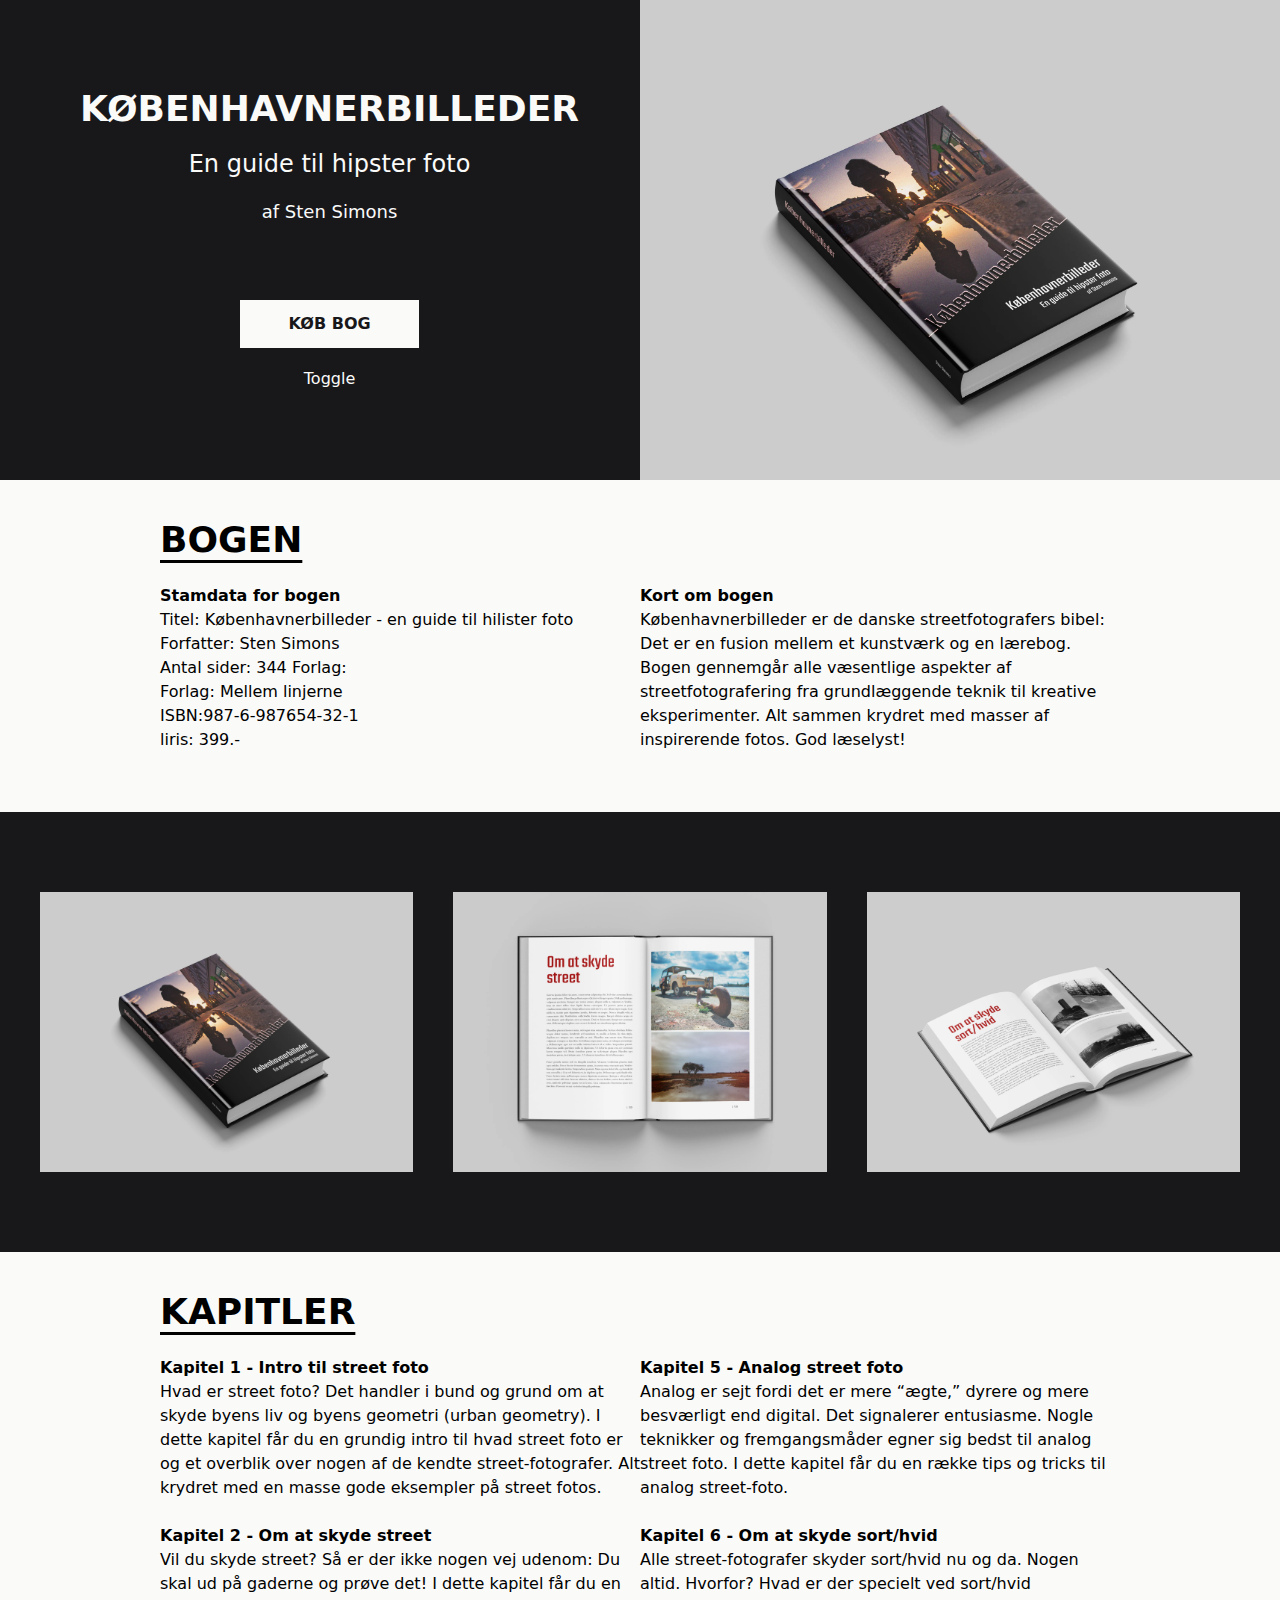
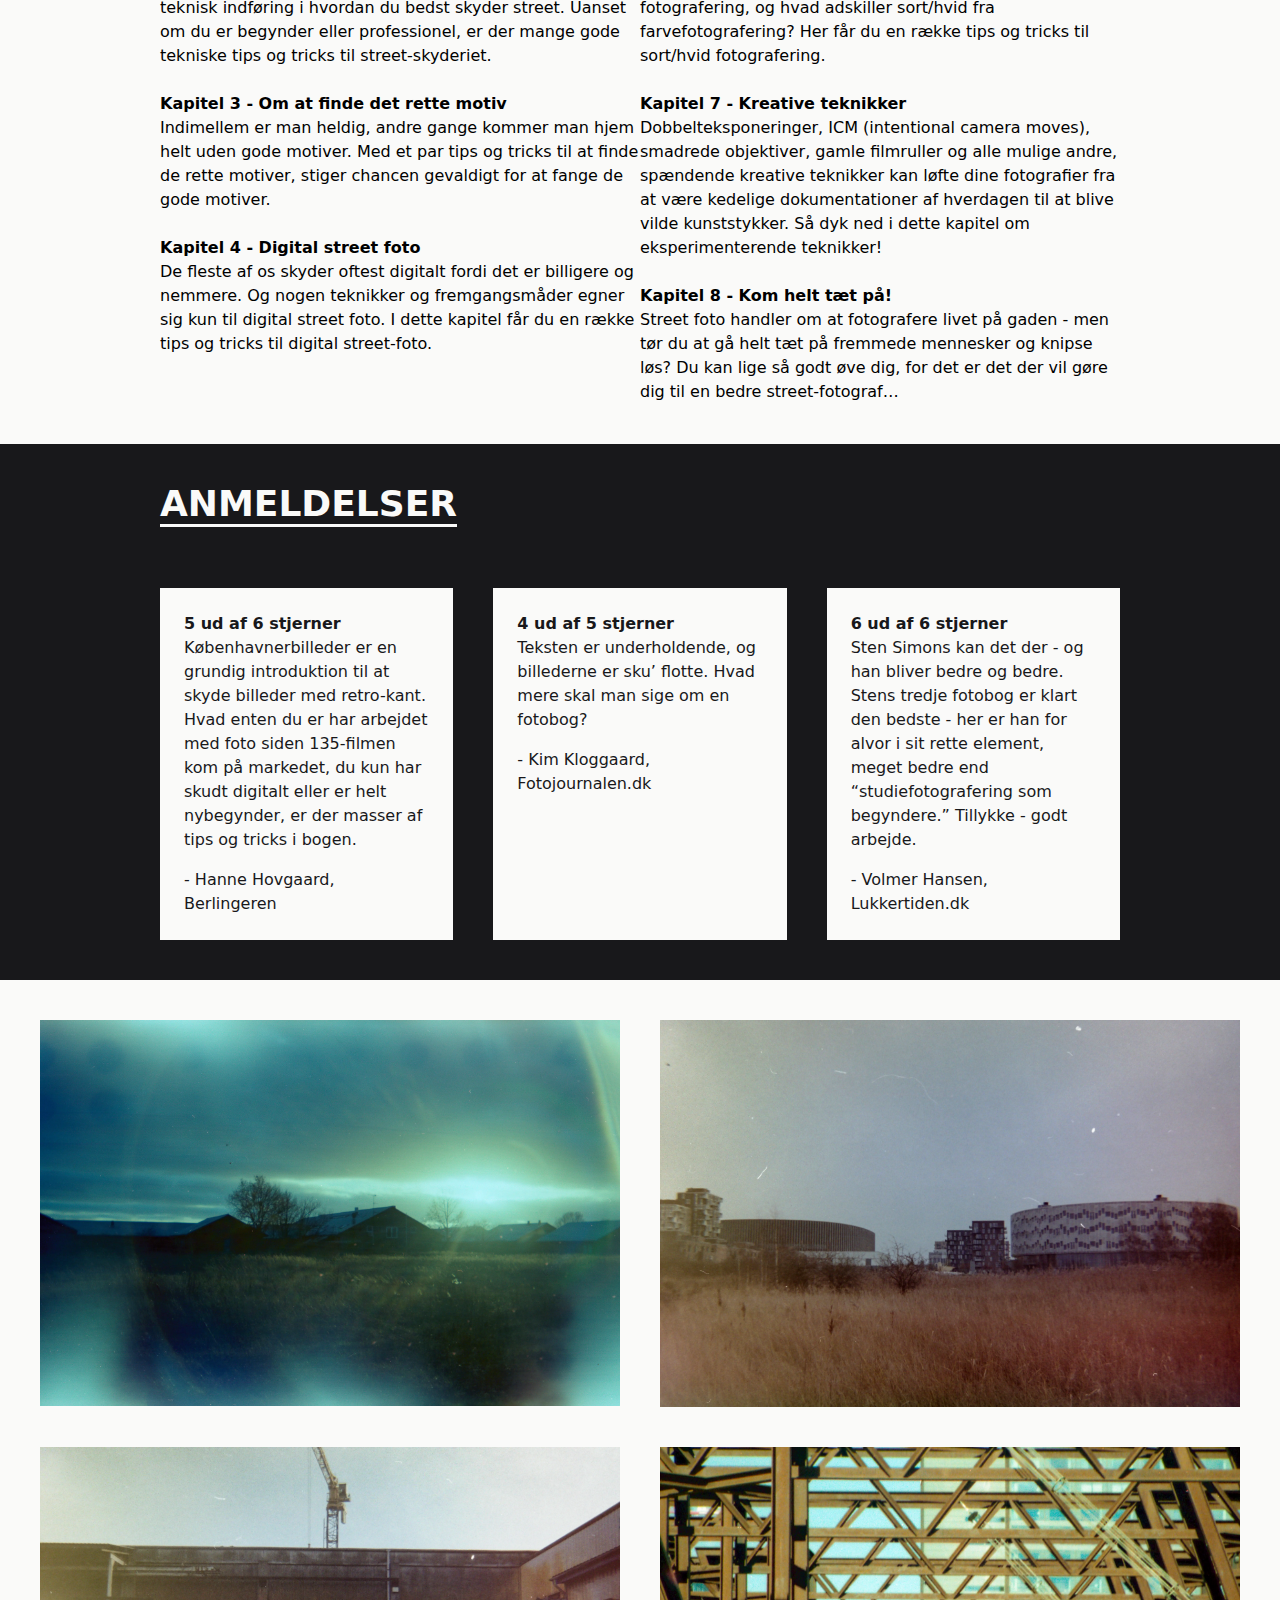
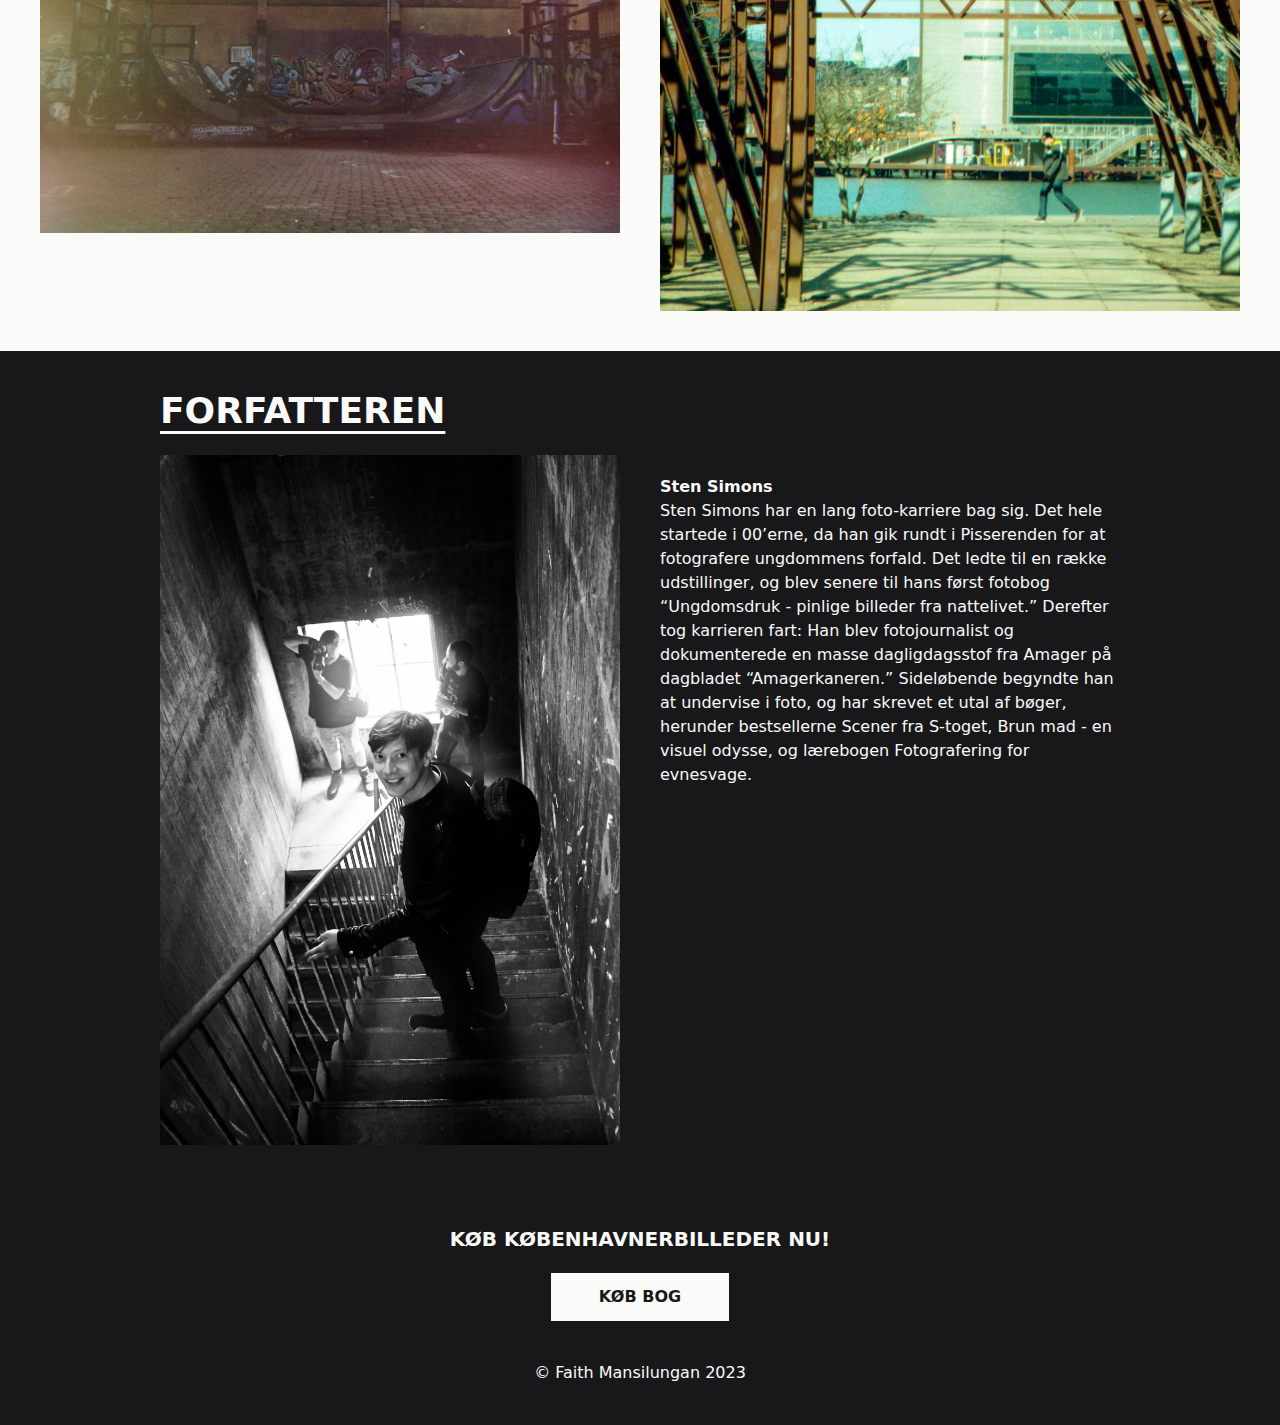
==== commit faf95847: "Updates" ====
--- a/index.html
+++ b/index.html
@@ -5,23 +5,27 @@
     <link rel="icon" type="image/svg+xml" href="/vite.svg" />
     <meta name="viewport" content="width=device-width, initial-scale=1.0" />
     <title>Københavnerbilleder opgave</title>
-    <script type="module" crossorigin src="./assets/main-20f80ec5.js"></script>
-    <link rel="stylesheet" href="./assets/index-87643d83.css">
+    <script type="module" crossorigin src="./assets/main-4f6005ab.js"></script>
+    <link rel="stylesheet" href="./assets/index-0ea28d15.css">
   </head>
   <body class="grid place-items-center">
     <main class="">
       <!-- Hero -->
+
       <div class="grid lg:grid-cols-2">
-        <div class="grid place-items-center bg-zinc-900 p-20 text-stone-50">
+        <div
+          class="grid place-items-center bg-zinc-900 p-20 text-stone-50 dark:bg-zinc-800"
+        >
           <h1 class="text-4xl font-bold uppercase">Københavnerbilleder</h1>
           <h2 class="text-2xl">En guide til hipster foto</h2>
           <h3 class="text-lg">af Sten Simons</h3>
           <button class="mt-14 bg-stone-50 p-3 px-12">
             <p class="font-bold text-zinc-900">KØB BOG</p>
           </button>
-        </div>
-
-        <div><img src="img/kobenhavnerbilleder-sten-simons.jpg" alt="" /></div>
+          <button id="toggle-btn">Toggle</button>
+        </div>
+
+        <div><img src="img/kobenhavnerbilleder-sten-simons.webp" alt="" /></div>
       </div>
 
       <!-- Bogen -->
@@ -60,9 +64,9 @@
 
       <!-- Billeder af bog -->
       <div class="grid gap-10 bg-zinc-900 p-10 py-20 lg:grid-cols-3">
-        <img src="img/kobenhavnerbilleder-sten-simons.jpg" alt="" />
-        <img src="img/kobenhavnerbilleder_oppefra.jpg" alt="" />
-        <img src="img/kobenhavnerbilleder_aaben_venstre.jpg" alt="" />
+        <img src="img/kobenhavnerbilleder-sten-simons.webp" alt="" />
+        <img src="img/kobenhavnerbilleder_oppefra.webp" alt="" />
+        <img src="img/kobenhavnerbilleder_aaben_venstre.webp" alt="" />
       </div>
 
       <!-- Kapitler -->
@@ -207,11 +211,11 @@
 
       <!-- Galleri -->
       <div class="grid gap-10 bg-stone-50 p-10 lg:grid-cols-2">
-        <img src="img/0008.jpg" alt="" />
-        <img src="img/agfa-genanvendeligt-kamera-35mm-5.jpg" alt="" />
-        <img src="img/agfa-genanvendeligt-kamera-35mm-film-2-5.jpg" alt="" />
+        <img src="img/0008.webp" alt="" />
+        <img src="img/agfa-genanvendeligt-kamera-35mm-5.webp" alt="" />
+        <img src="img/agfa-genanvendeligt-kamera-35mm-film-2-5.webp" alt="" />
         <img
-          src="img/orestad-til-islands-brygge-pentax-auto-110-14.jpg"
+          src="img/orestad-til-islands-brygge-pentax-auto-110-14.webp"
           alt=""
         />
       </div>
@@ -224,7 +228,7 @@
           Forfatteren
         </h4>
         <div class="grid lg:grid-cols-2 lg:gap-10">
-          <img src="img/sten_simons.jpg" alt="" />
+          <img src="img/sten_simons.webp" alt="" />
           <div>
             <h5 class="mt-5 font-bold">Sten Simons</h5>
             <p>
@@ -254,5 +258,6 @@
     </main>
 
     
+    <script src="./darkmode.js"></script>
   </body>
 </html>
--- a/assets/index-0ea28d15.css
+++ b/assets/index-0ea28d15.css
@@ -0,0 +1 @@
+*,:before,:after{box-sizing:border-box;border-width:0;border-style:solid;border-color:#e5e7eb}:before,:after{--tw-content: ""}html{line-height:1.5;-webkit-text-size-adjust:100%;-moz-tab-size:4;-o-tab-size:4;tab-size:4;font-family:ui-sans-serif,system-ui,-apple-system,BlinkMacSystemFont,Segoe UI,Roboto,Helvetica Neue,Arial,Noto Sans,sans-serif,"Apple Color Emoji","Segoe UI Emoji",Segoe UI Symbol,"Noto Color Emoji";font-feature-settings:normal}body{margin:0;line-height:inherit}hr{height:0;color:inherit;border-top-width:1px}abbr:where([title]){-webkit-text-decoration:underline dotted;text-decoration:underline dotted}h1,h2,h3,h4,h5,h6{font-size:inherit;font-weight:inherit}a{color:inherit;text-decoration:inherit}b,strong{font-weight:bolder}code,kbd,samp,pre{font-family:ui-monospace,SFMono-Regular,Menlo,Monaco,Consolas,Liberation Mono,Courier New,monospace;font-size:1em}small{font-size:80%}sub,sup{font-size:75%;line-height:0;position:relative;vertical-align:baseline}sub{bottom:-.25em}sup{top:-.5em}table{text-indent:0;border-color:inherit;border-collapse:collapse}button,input,optgroup,select,textarea{font-family:inherit;font-size:100%;font-weight:inherit;line-height:inherit;color:inherit;margin:0;padding:0}button,select{text-transform:none}button,[type=button],[type=reset],[type=submit]{-webkit-appearance:button;background-color:transparent;background-image:none}:-moz-focusring{outline:auto}:-moz-ui-invalid{box-shadow:none}progress{vertical-align:baseline}::-webkit-inner-spin-button,::-webkit-outer-spin-button{height:auto}[type=search]{-webkit-appearance:textfield;outline-offset:-2px}::-webkit-search-decoration{-webkit-appearance:none}::-webkit-file-upload-button{-webkit-appearance:button;font:inherit}summary{display:list-item}blockquote,dl,dd,h1,h2,h3,h4,h5,h6,hr,figure,p,pre{margin:0}fieldset{margin:0;padding:0}legend{padding:0}ol,ul,menu{list-style:none;margin:0;padding:0}textarea{resize:vertical}input::-moz-placeholder,textarea::-moz-placeholder{opacity:1;color:#9ca3af}input::placeholder,textarea::placeholder{opacity:1;color:#9ca3af}button,[role=button]{cursor:pointer}:disabled{cursor:default}img,svg,video,canvas,audio,iframe,embed,object{display:block;vertical-align:middle}img,video{max-width:100%;height:auto}[hidden]{display:none}[type=text],[type=email],[type=url],[type=password],[type=number],[type=date],[type=datetime-local],[type=month],[type=search],[type=tel],[type=time],[type=week],[multiple],textarea,select{-webkit-appearance:none;-moz-appearance:none;appearance:none;background-color:#fff;border-color:#6b7280;border-width:1px;border-radius:0;padding:.5rem .75rem;font-size:1rem;line-height:1.5rem;--tw-shadow: 0 0 #0000}[type=text]:focus,[type=email]:focus,[type=url]:focus,[type=password]:focus,[type=number]:focus,[type=date]:focus,[type=datetime-local]:focus,[type=month]:focus,[type=search]:focus,[type=tel]:focus,[type=time]:focus,[type=week]:focus,[multiple]:focus,textarea:focus,select:focus{outline:2px solid transparent;outline-offset:2px;--tw-ring-inset: var(--tw-empty, );--tw-ring-offset-width: 0px;--tw-ring-offset-color: #fff;--tw-ring-color: #2563eb;--tw-ring-offset-shadow: var(--tw-ring-inset) 0 0 0 var(--tw-ring-offset-width) var(--tw-ring-offset-color);--tw-ring-shadow: var(--tw-ring-inset) 0 0 0 calc(1px + var(--tw-ring-offset-width)) var(--tw-ring-color);box-shadow:var(--tw-ring-offset-shadow),var(--tw-ring-shadow),var(--tw-shadow);border-color:#2563eb}input::-moz-placeholder,textarea::-moz-placeholder{color:#6b7280;opacity:1}input::placeholder,textarea::placeholder{color:#6b7280;opacity:1}::-webkit-datetime-edit-fields-wrapper{padding:0}::-webkit-date-and-time-value{min-height:1.5em}::-webkit-datetime-edit,::-webkit-datetime-edit-year-field,::-webkit-datetime-edit-month-field,::-webkit-datetime-edit-day-field,::-webkit-datetime-edit-hour-field,::-webkit-datetime-edit-minute-field,::-webkit-datetime-edit-second-field,::-webkit-datetime-edit-millisecond-field,::-webkit-datetime-edit-meridiem-field{padding-top:0;padding-bottom:0}select{background-image:url("data:image/svg+xml,%3csvg xmlns='http://www.w3.org/2000/svg' fill='none' viewBox='0 0 20 20'%3e%3cpath stroke='%236b7280' stroke-linecap='round' stroke-linejoin='round' stroke-width='1.5' d='M6 8l4 4 4-4'/%3e%3c/svg%3e");background-position:right .5rem center;background-repeat:no-repeat;background-size:1.5em 1.5em;padding-right:2.5rem;-webkit-print-color-adjust:exact;print-color-adjust:exact}[multiple]{background-image:initial;background-position:initial;background-repeat:unset;background-size:initial;padding-right:.75rem;-webkit-print-color-adjust:unset;print-color-adjust:unset}[type=checkbox],[type=radio]{-webkit-appearance:none;-moz-appearance:none;appearance:none;padding:0;-webkit-print-color-adjust:exact;print-color-adjust:exact;display:inline-block;vertical-align:middle;background-origin:border-box;-webkit-user-select:none;-moz-user-select:none;user-select:none;flex-shrink:0;height:1rem;width:1rem;color:#2563eb;background-color:#fff;border-color:#6b7280;border-width:1px;--tw-shadow: 0 0 #0000}[type=checkbox]{border-radius:0}[type=radio]{border-radius:100%}[type=checkbox]:focus,[type=radio]:focus{outline:2px solid transparent;outline-offset:2px;--tw-ring-inset: var(--tw-empty, );--tw-ring-offset-width: 2px;--tw-ring-offset-color: #fff;--tw-ring-color: #2563eb;--tw-ring-offset-shadow: var(--tw-ring-inset) 0 0 0 var(--tw-ring-offset-width) var(--tw-ring-offset-color);--tw-ring-shadow: var(--tw-ring-inset) 0 0 0 calc(2px + var(--tw-ring-offset-width)) var(--tw-ring-color);box-shadow:var(--tw-ring-offset-shadow),var(--tw-ring-shadow),var(--tw-shadow)}[type=checkbox]:checked,[type=radio]:checked{border-color:transparent;background-color:currentColor;background-size:100% 100%;background-position:center;background-repeat:no-repeat}[type=checkbox]:checked{background-image:url("data:image/svg+xml,%3csvg viewBox='0 0 16 16' fill='white' xmlns='http://www.w3.org/2000/svg'%3e%3cpath d='M12.207 4.793a1 1 0 010 1.414l-5 5a1 1 0 01-1.414 0l-2-2a1 1 0 011.414-1.414L6.5 9.086l4.293-4.293a1 1 0 011.414 0z'/%3e%3c/svg%3e")}[type=radio]:checked{background-image:url("data:image/svg+xml,%3csvg viewBox='0 0 16 16' fill='white' xmlns='http://www.w3.org/2000/svg'%3e%3ccircle cx='8' cy='8' r='3'/%3e%3c/svg%3e")}[type=checkbox]:checked:hover,[type=checkbox]:checked:focus,[type=radio]:checked:hover,[type=radio]:checked:focus{border-color:transparent;background-color:currentColor}[type=checkbox]:indeterminate{background-image:url("data:image/svg+xml,%3csvg xmlns='http://www.w3.org/2000/svg' fill='none' viewBox='0 0 16 16'%3e%3cpath stroke='white' stroke-linecap='round' stroke-linejoin='round' stroke-width='2' d='M4 8h8'/%3e%3c/svg%3e");border-color:transparent;background-color:currentColor;background-size:100% 100%;background-position:center;background-repeat:no-repeat}[type=checkbox]:indeterminate:hover,[type=checkbox]:indeterminate:focus{border-color:transparent;background-color:currentColor}[type=file]{background:unset;border-color:inherit;border-width:0;border-radius:0;padding:0;font-size:unset;line-height:inherit}[type=file]:focus{outline:1px solid ButtonText;outline:1px auto -webkit-focus-ring-color}*,:before,:after{--tw-border-spacing-x: 0;--tw-border-spacing-y: 0;--tw-translate-x: 0;--tw-translate-y: 0;--tw-rotate: 0;--tw-skew-x: 0;--tw-skew-y: 0;--tw-scale-x: 1;--tw-scale-y: 1;--tw-pan-x: ;--tw-pan-y: ;--tw-pinch-zoom: ;--tw-scroll-snap-strictness: proximity;--tw-ordinal: ;--tw-slashed-zero: ;--tw-numeric-figure: ;--tw-numeric-spacing: ;--tw-numeric-fraction: ;--tw-ring-inset: ;--tw-ring-offset-width: 0px;--tw-ring-offset-color: #fff;--tw-ring-color: rgb(59 130 246 / .5);--tw-ring-offset-shadow: 0 0 #0000;--tw-ring-shadow: 0 0 #0000;--tw-shadow: 0 0 #0000;--tw-shadow-colored: 0 0 #0000;--tw-blur: ;--tw-brightness: ;--tw-contrast: ;--tw-grayscale: ;--tw-hue-rotate: ;--tw-invert: ;--tw-saturate: ;--tw-sepia: ;--tw-drop-shadow: ;--tw-backdrop-blur: ;--tw-backdrop-brightness: ;--tw-backdrop-contrast: ;--tw-backdrop-grayscale: ;--tw-backdrop-hue-rotate: ;--tw-backdrop-invert: ;--tw-backdrop-opacity: ;--tw-backdrop-saturate: ;--tw-backdrop-sepia: }::backdrop{--tw-border-spacing-x: 0;--tw-border-spacing-y: 0;--tw-translate-x: 0;--tw-translate-y: 0;--tw-rotate: 0;--tw-skew-x: 0;--tw-skew-y: 0;--tw-scale-x: 1;--tw-scale-y: 1;--tw-pan-x: ;--tw-pan-y: ;--tw-pinch-zoom: ;--tw-scroll-snap-strictness: proximity;--tw-ordinal: ;--tw-slashed-zero: ;--tw-numeric-figure: ;--tw-numeric-spacing: ;--tw-numeric-fraction: ;--tw-ring-inset: ;--tw-ring-offset-width: 0px;--tw-ring-offset-color: #fff;--tw-ring-color: rgb(59 130 246 / .5);--tw-ring-offset-shadow: 0 0 #0000;--tw-ring-shadow: 0 0 #0000;--tw-shadow: 0 0 #0000;--tw-shadow-colored: 0 0 #0000;--tw-blur: ;--tw-brightness: ;--tw-contrast: ;--tw-grayscale: ;--tw-hue-rotate: ;--tw-invert: ;--tw-saturate: ;--tw-sepia: ;--tw-drop-shadow: ;--tw-backdrop-blur: ;--tw-backdrop-brightness: ;--tw-backdrop-contrast: ;--tw-backdrop-grayscale: ;--tw-backdrop-hue-rotate: ;--tw-backdrop-invert: ;--tw-backdrop-opacity: ;--tw-backdrop-saturate: ;--tw-backdrop-sepia: }.mt-14{margin-top:3.5rem}.mb-6{margin-bottom:1.5rem}.mb-5{margin-bottom:1.25rem}.mb-4{margin-bottom:1rem}.mt-5{margin-top:1.25rem}.mt-10{margin-top:2.5rem}.grid{display:grid}.place-items-center{place-items:center}.gap-10{gap:2.5rem}.bg-zinc-900{--tw-bg-opacity: 1;background-color:rgb(24 24 27 / var(--tw-bg-opacity))}.bg-stone-50{--tw-bg-opacity: 1;background-color:rgb(250 250 249 / var(--tw-bg-opacity))}.p-20{padding:5rem}.p-3{padding:.75rem}.p-10{padding:2.5rem}.p-6{padding:1.5rem}.px-12{padding-left:3rem;padding-right:3rem}.py-20{padding-top:5rem;padding-bottom:5rem}.text-4xl{font-size:2.25rem;line-height:2.5rem}.text-2xl{font-size:1.5rem;line-height:2rem}.text-lg{font-size:1.125rem;line-height:1.75rem}.text-xl{font-size:1.25rem;line-height:1.75rem}.font-bold{font-weight:700}.uppercase{text-transform:uppercase}.text-stone-50{--tw-text-opacity: 1;color:rgb(250 250 249 / var(--tw-text-opacity))}.text-zinc-900{--tw-text-opacity: 1;color:rgb(24 24 27 / var(--tw-text-opacity))}.underline{text-decoration-line:underline}.underline-offset-8{text-underline-offset:8px}.ring{--tw-ring-offset-shadow: var(--tw-ring-inset) 0 0 0 var(--tw-ring-offset-width) var(--tw-ring-offset-color);--tw-ring-shadow: var(--tw-ring-inset) 0 0 0 calc(3px + var(--tw-ring-offset-width)) var(--tw-ring-color);box-shadow:var(--tw-ring-offset-shadow),var(--tw-ring-shadow),var(--tw-shadow, 0 0 #0000)}.dark .dark\:bg-zinc-800{--tw-bg-opacity: 1;background-color:rgb(39 39 42 / var(--tw-bg-opacity))}@media (min-width: 1024px){.lg\:grid-cols-2{grid-template-columns:repeat(2,minmax(0,1fr))}.lg\:grid-cols-3{grid-template-columns:repeat(3,minmax(0,1fr))}.lg\:gap-10{gap:2.5rem}.lg\:px-40{padding-left:10rem;padding-right:10rem}}
